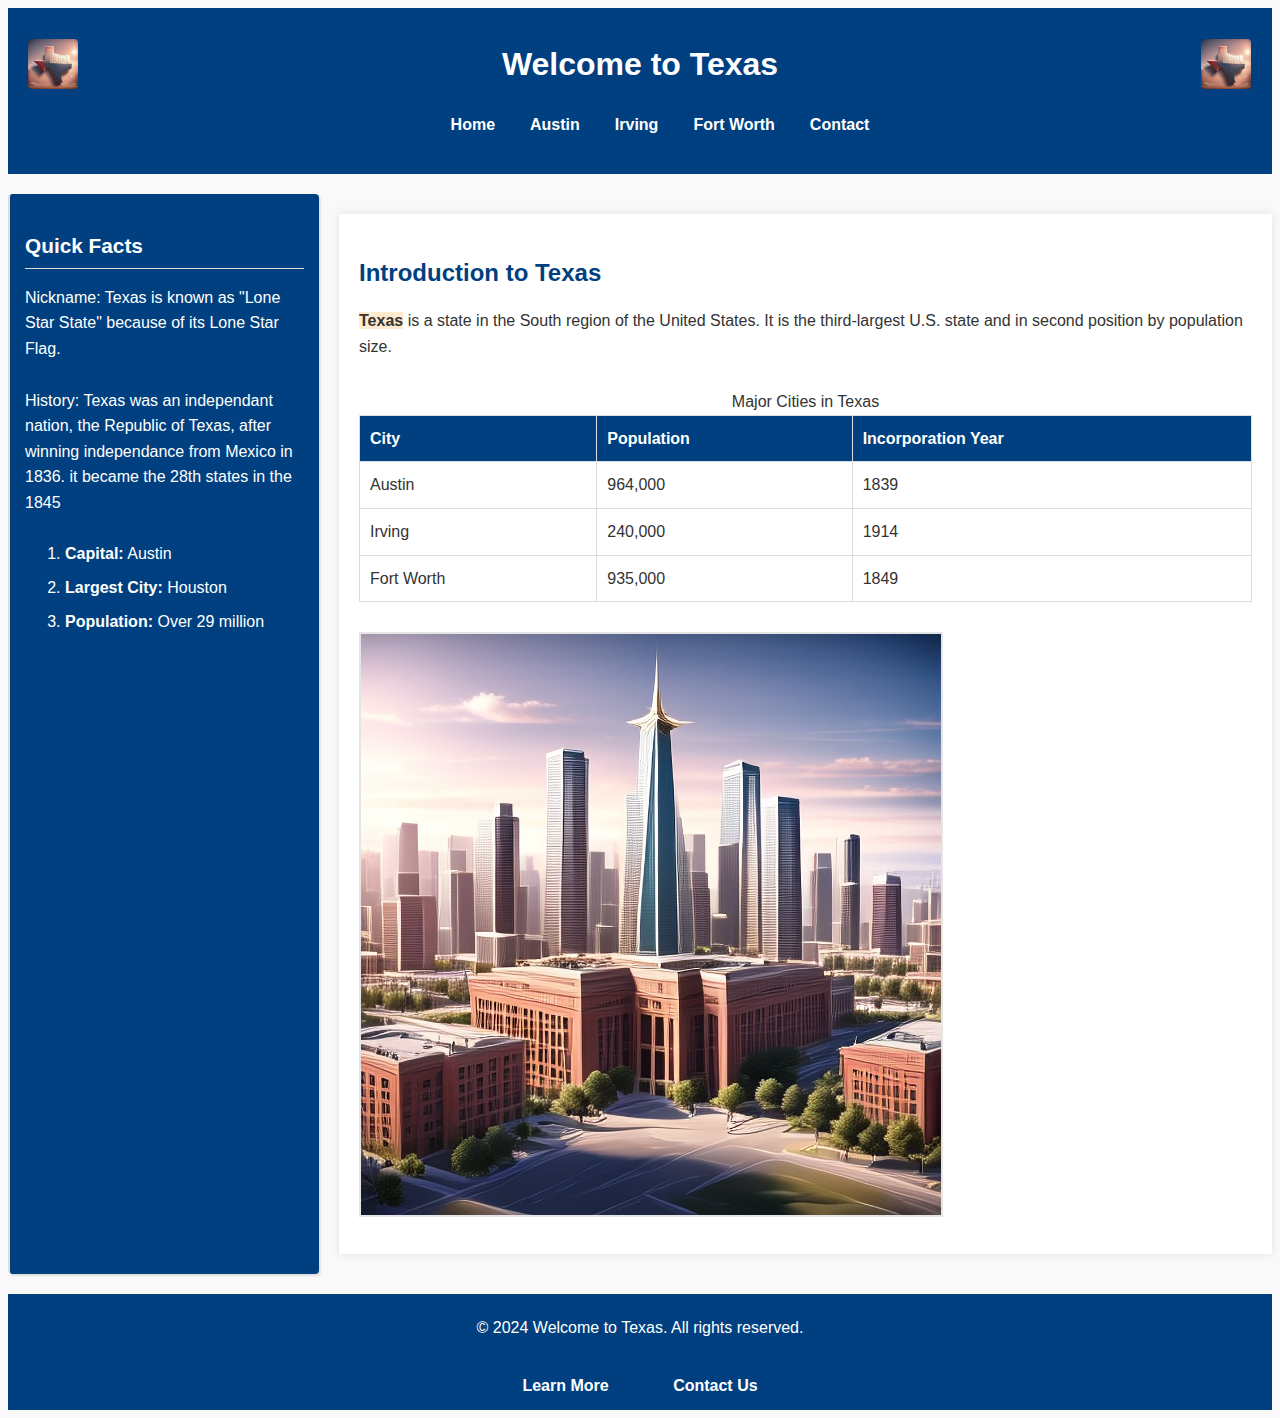
==== index.html @ 4ab148b4 "Add files via upload" ====
<!DOCTYPE html>
<html lang="en">
<head>
    <meta charset="UTF-8">
    <meta name="viewport" content="width=device-width, initial-scale=1.0">
    <title>Welcome to Texas</title>
    <link rel="stylesheet" href="styles.css">
</head>
<body>
    <div class="grid-container">
        <header>
            <h1>
                <img src="images/logo.jpg" alt="Texas Logo" class="logo" />
                Welcome to Texas
                <img src="images/logo.jpg" alt="Texas Logo" class="logo right" />
            </h1>
            <nav>
                <ul>
                    <li><a href="index.html">Home</a></li>
                    <li><a href="capital.html">Austin</a></li>
                    <li><a href="irving.html">Irving</a></li>
                    <li><a href="fortworth.html">Fort Worth</a></li>
                    <li><a href="contact.html">Contact</a></li>
                </ul>
            </nav>
        </header>
        <aside>
            <h3>Quick Facts</h3>
            <p>Nickname: Texas is known as "Lone Star State" because of its Lone Star Flag.</p>
            <p>History: Texas was an independant nation, the Republic of Texas, after winning independance from Mexico in 1836. it became the 28th states in the 1845</p>
            <ol>
                <li><strong>Capital:</strong> Austin</li>
                <li><strong>Largest City:</strong> Houston</li>
                <li><strong>Population:</strong> Over 29 million</li>
            </ol>
        </aside>
        <main>
            <section>
                <h2>Introduction to Texas</h2>
                <div>
                    <p><span id="highlight">Texas</span> is a state in the South region of the United States. It is the third-largest U.S. state and in second position by population size.</p>
                </div>
                <table>
                    <caption>Major Cities in Texas</caption>
                    <thead>
                        <tr>
                            <th>City</th>
                            <th>Population</th>
                            <th>Incorporation Year</th>
                        </tr>
                    </thead>
                    <tbody>
                        <tr>
                            <td>Austin</td>
                            <td>964,000</td>
                            <td>1839</td>
                        </tr>
                        <tr>
                            <td>Irving</td>
                            <td>240,000</td>
                            <td>1914</td>
                        </tr>
                        <tr>
                            <td>Fort Worth</td>
                            <td>935,000</td>
                            <td>1849</td>
                        </tr>
                    </tbody>
                </table>
                <img src="images/texas-welcome.jpg" alt="Welcome to Texas" class="main-image">
            </section>
        </main>
        <footer>
            <p>&copy; 2024 Welcome to Texas. All rights reserved.</p>
            <button class="button">
                <a href="https://www.sos.state.tx.us/index.shtml" target="_blank">Learn More</a>
            </button>
            <button class="button">
                <a href="contact.html">Contact Us</a>
            </button>
        </footer>
    </div>
</body>
</html>
---- styles.css ----
body {
    font-family: Arial, sans-serif;
    line-height: 1.6;
    background-color: #f9f9f9;
    color: #333;
}

header {
    background-color: #004080;
    color: white;
    text-align: center;
    padding: 10px 20px;
}

.logo, .right {
    float: left;
    width: 50px;
    height: 50px;
    margin: 0;
    padding-right: 1px;
    border-radius: 4px;
}

.right {
    float: right;
}

nav ul {
    list-style: none;
    display: flex;
    justify-content: center;
    gap: 15px;
}

nav a, a {
    color: white;
    text-decoration: none;
    font-weight: bold;
    font-size: 16px;
    padding: 10px;
}

nav a:hover {
    color: #f00;
    background-color: #e0e0e0;
    border-radius: 5px;
}

main {
    padding: 0;
    background: #fff;
    max-width: 1200px;
    margin: 20px 0;
    box-shadow: 0 0 10px rgba(0, 0, 0, 0.1);
}

main{
    display: flex;
    justify-content: space-between;
    gap: 20px;
    border-radius: 4px;
    margin: 20px 0;
}

section {
    flex:3;
    background-color: #fff;
    padding: 20px;
}

section h2 {
    color: #004080;
    margin-bottom: 10px;
}

section::after {
    content: "";
    display: table;
    clear: both;
}

table {
    width: 100%;
    border-collapse: collapse;
    margin: 20px 0;
}

table th, table td {
    border: 1px solid #ddd;
    padding: 10px;
    text-align: left;
}

table th {
    background-color: #004080;
    color: white;
}

img {
    max-width: 100%;
    height: auto;
    margin: 10px 0;
}

.main-image {
    width: 65%;
    margin-right: 15px;
    border: 2px solid rgba(0, 0, 0, 0.1);
}

.aside-image{
    position: absolute;
    top: 500px;
    right: 10px;
    width: 100px;
    height: auto;
    z-index: 10;
}

aside {
    flex: 1;
    background-color: #004080;
    color: white;
    padding: 15px;
    margin: 0;
    border-left: 2px solid #ddd;
    box-shadow: 2px 2px 2px rgba(0, 0, 0, 0.1);
    border-radius: 4px;
    position: relative;
}

aside h3 {
    font-size: 1.3em;
    font-weight: bold;
    color: white; 
    margin-bottom: 10px;
    border-bottom: 1px solid #ddd;
    padding-bottom: 5px;
}

aside ul {
    list-style: none;
    padding: 0;
    margin: 0;
}

aside li {
    margin-bottom: 8px;
    font-size: 1em;
}

aside a:hover {
    text-decoration: none;
    color: #f00;
    background-color: #e0e0e0;
    border-radius: 5px;
}

footer {
    text-align: center;
    background-color: #004080;
    color: white;
    padding: 5px;
}

form {
    margin-top: 10px;
}

label {
    display: block;
    margin: 10px 0 5px;
}

input, textarea {
    width: 100%;
    padding: 8px;
    margin-bottom: 15px;
    border: 1px solid #ccc;
    border-radius: 4px;
}

button {
    background-color: #004080;
    color: white;
    padding: 10px 20px;
    border: none;
    cursor: pointer;
    border-radius: 5px;
}

button:hover {
    background-color: #0066cc;
}

.grid-container {
    display: grid;
    grid-template-columns: 1fr 3fr;
    grid-template-rows: auto 1fr auto;
    grid-template-areas: 
        "header header"
        "aside section"
        "footer footer";
    gap: 20px;
}

.grid-container header {
    grid-area: header;
}

.grid-container aside {
    grid-area: aside;
}

.grid-container section {
    grid-area: section;
}

.grid-container footer {
    grid-area: footer;
}

@media (max-width: 768px) {
    .grid-container {
        grid-template-columns: 1fr;
        grid-template-areas:
            "header"
            "section"
            "aside"
            "footer";
    }
}

@media (max-width: 768px) {
    .aside-image {
        top: 300px;
    }
}

ul, p {
    padding-bottom: 10px;
}

#highlight {
    background-color: blanchedalmond;
    font-weight: bold;
}
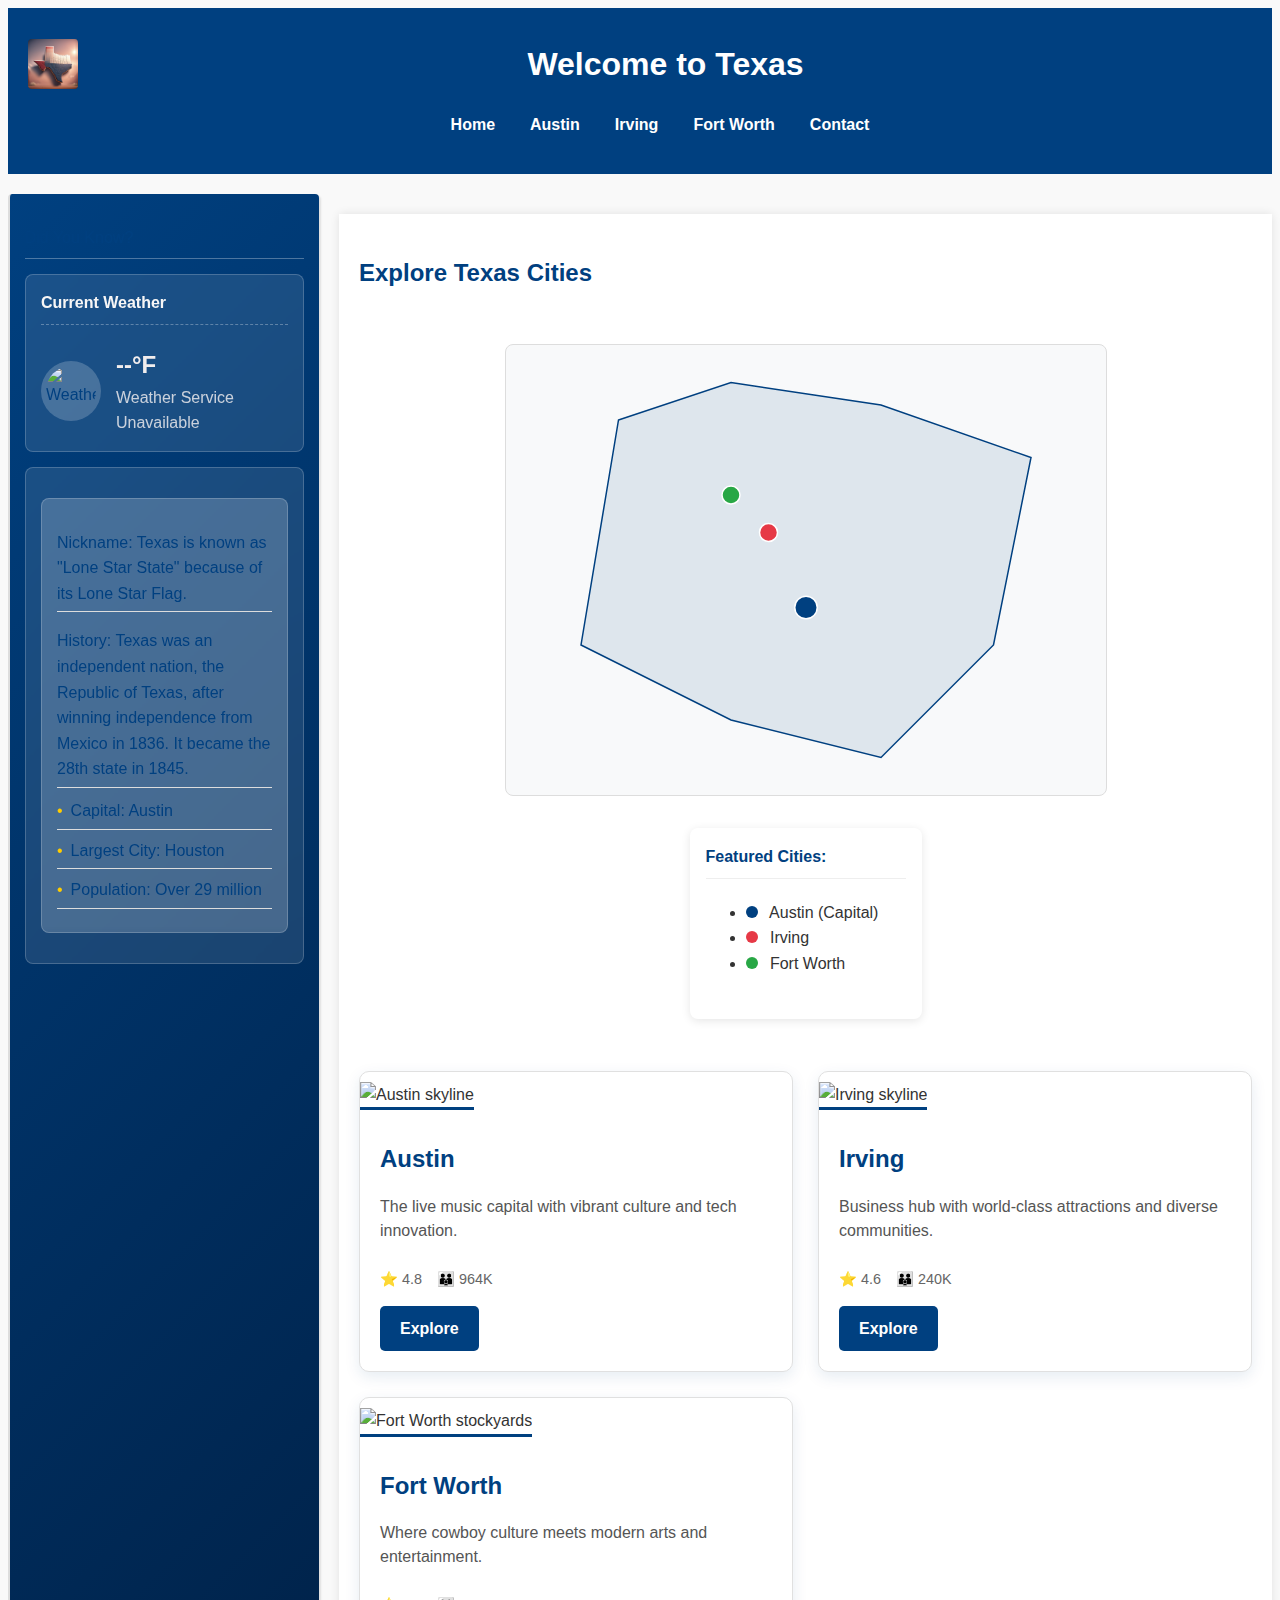
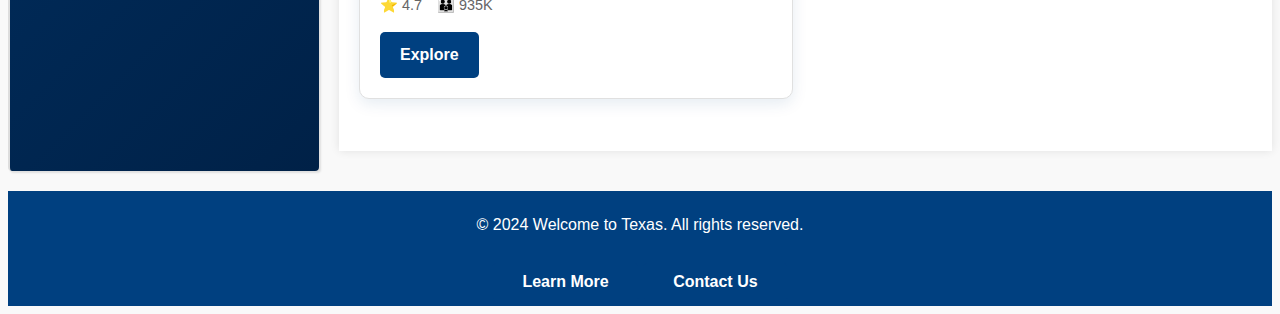
==== commit e020f71e: "Update index.html" ====
--- a/index.html
+++ b/index.html
@@ -12,7 +12,6 @@
             <h1>
                 <img src="images/logo.jpg" alt="Texas Logo" class="logo" />
                 Welcome to Texas
-                <img src="images/logo.jpg" alt="Texas Logo" class="logo right" />
             </h1>
             <nav>
                 <ul>
@@ -25,49 +24,113 @@
             </nav>
         </header>
         <aside>
-            <h3>Quick Facts</h3>
+            <h3>Did You Know?</h3>
+             <!-- In capital.html -->
+             <div class="weather-widget" data-city="Austin">
+                <h4>Current Weather</h4>
+                <div class="weather-content">
+                <img class="weather-icon" src="" alt="Weather icon">
+                <div class="weather-details">
+                    <span class="weather-temp">--°F</span>
+                    <span class="weather-desc">Loading...</span>
+                </div>
+                </div>
+            </div>
+            
+            <!-- In irving.html -->
+            <div class="weather-widget" data-city="Irving">
+            
+            <!-- In fortworth.html -->
+            <div class="weather-widget" data-city="Fort Worth">
             <p>Nickname: Texas is known as "Lone Star State" because of its Lone Star Flag.</p>
-            <p>History: Texas was an independant nation, the Republic of Texas, after winning independance from Mexico in 1836. it became the 28th states in the 1845</p>
-            <ol>
+            <p>History: Texas was an independent nation, the Republic of Texas, after winning independence from Mexico in 1836. It became the 28th state in 1845.</p>
+            <ul>
                 <li><strong>Capital:</strong> Austin</li>
                 <li><strong>Largest City:</strong> Houston</li>
                 <li><strong>Population:</strong> Over 29 million</li>
-            </ol>
+            </ul>
         </aside>
         <main>
             <section>
-                <h2>Introduction to Texas</h2>
-                <div>
-                    <p><span id="highlight">Texas</span> is a state in the South region of the United States. It is the third-largest U.S. state and in second position by population size.</p>
+                <h2>Explore Texas Cities</h2>
+                <section class="texas-map-section">
+                    <div class="interactive-map">
+                        <!-- SVG Texas Map with Paths -->
+                        <svg xmlns="http://www.w3.org/2000/svg" viewBox="0 0 800 600" class="texas-map">
+                            <!-- Texas Outline -->
+                            <path class="state-outline" d="M150,100 L300,50 L500,80 L700,150 L650,400 L500,550 L300,500 L100,400 Z"/>
+                            
+                            <!-- City Markers -->
+                            <g class="city-marker" data-city="austin">
+                                <circle cx="400" cy="350" r="15" fill="#004080" stroke="#fff" stroke-width="2"/>
+                                <text x="400" y="380" text-anchor="middle" fill="#004080" font-weight="bold">Austin</text>
+                            </g>
+                            
+                            <g class="city-marker" data-city="irving">
+                                <circle cx="350" cy="250" r="12" fill="#e63946" stroke="#fff" stroke-width="2"/>
+                                <text x="350" y="280" text-anchor="middle" fill="#e63946" font-weight="bold">Irving</text>
+                            </g>
+                            
+                            <g class="city-marker" data-city="fortworth">
+                                <circle cx="300" cy="200" r="12" fill="#28a745" stroke="#fff" stroke-width="2"/>
+                                <text x="300" y="230" text-anchor="middle" fill="#28a745" font-weight="bold">Fort Worth</text>
+                            </g>
+                        </svg>
+                        
+                        <!-- Map Legend -->
+                        <div class="map-legend">
+                            <h4>Featured Cities:</h4>
+                            <ul>
+                                <li><span class="legend-color" style="background:#004080"></span> Austin (Capital)</li>
+                                <li><span class="legend-color" style="background:#e63946"></span> Irving</li>
+                                <li><span class="legend-color" style="background:#28a745"></span> Fort Worth</li>
+                            </ul>
+                        </div>
+                    </div>
+                </section>
+                <div class="city-cards">
+                    <!-- Austin Card -->
+                    <div class="city-card" data-city="austin">
+                        <img src="images/austin-card.jpg" alt="Austin skyline" loading="lazy">
+                        <div class="card-content">
+                            <h3>Austin</h3>
+                            <p>The live music capital with vibrant culture and tech innovation.</p>
+                            <div class="card-stats">
+                                <span>⭐ 4.8</span>
+                                <span>👪 964K</span>
+                            </div>
+                            <a href="capital.html" class="card-button">Explore</a>
+                        </div>
+                    </div>
+              
+                    <!-- Irving Card -->
+                    <div class="city-card" data-city="irving">
+                        <img src="images/irving-card.jpg" alt="Irving skyline" loading="lazy">
+                        <div class="card-content">
+                            <h3>Irving</h3>
+                            <p>Business hub with world-class attractions and diverse communities.</p>
+                            <div class="card-stats">
+                                <span>⭐ 4.6</span>
+                                <span>👪 240K</span>
+                            </div>
+                            <a href="irving.html" class="card-button">Explore</a>
+                        </div>
+                    </div>
+              
+                    <!-- Fort Worth Card -->
+                    <div class="city-card" data-city="fortworth">
+                        <img src="images/fortworth-card.jpg" alt="Fort Worth stockyards" loading="lazy">
+                        <div class="card-content">
+                            <h3>Fort Worth</h3>
+                            <p>Where cowboy culture meets modern arts and entertainment.</p>
+                            <div class="card-stats">
+                                <span>⭐ 4.7</span>
+                                <span>👪 935K</span>
+                            </div>
+                            <a href="fortworth.html" class="card-button">Explore</a>
+                        </div>
+                    </div>
                 </div>
-                <table>
-                    <caption>Major Cities in Texas</caption>
-                    <thead>
-                        <tr>
-                            <th>City</th>
-                            <th>Population</th>
-                            <th>Incorporation Year</th>
-                        </tr>
-                    </thead>
-                    <tbody>
-                        <tr>
-                            <td>Austin</td>
-                            <td>964,000</td>
-                            <td>1839</td>
-                        </tr>
-                        <tr>
-                            <td>Irving</td>
-                            <td>240,000</td>
-                            <td>1914</td>
-                        </tr>
-                        <tr>
-                            <td>Fort Worth</td>
-                            <td>935,000</td>
-                            <td>1849</td>
-                        </tr>
-                    </tbody>
-                </table>
-                <img src="images/texas-welcome.jpg" alt="Welcome to Texas" class="main-image">
             </section>
         </main>
         <footer>
@@ -80,5 +143,99 @@
             </button>
         </footer>
     </div>
+
+    <script>
+        // Weather Widget
+        document.addEventListener('DOMContentLoaded', function() {
+            const weatherWidget = document.querySelector('.weather-widget');
+            const city = weatherWidget.getAttribute('data-city').toLowerCase();
+            
+            // DOM elements
+            const tempEl = weatherWidget.querySelector('.weather-temp');
+            const descEl = weatherWidget.querySelector('.weather-desc');
+            const iconEl = weatherWidget.querySelector('.weather-icon');
+
+            // Loading state
+            tempEl.textContent = '--°F';
+            descEl.textContent = 'Loading...';
+            iconEl.src = '[data-uri]';
+
+            // Fetch via proxy
+            fetch(`/weather-proxy.php?city=${encodeURIComponent(city)}`)
+                .then(response => {
+                    if (!response.ok) throw new Error('Weather service unavailable');
+                    return response.json();
+                })
+                .then(data => {
+                    if (data.error) throw new Error(data.error);
+                    
+                    tempEl.textContent = `${Math.round(data.main.temp)}°F`;
+                    descEl.textContent = data.weather[0].description;
+                    iconEl.src = `https://openweathermap.org/img/wn/${data.weather[0].icon}@2x.png`;
+                    iconEl.alt = data.weather[0].main;
+                })
+                .catch(error => {
+                    console.error('Weather error:', error);
+                    descEl.textContent = error.message;
+                    iconEl.src = '';
+                });
+        });
+
+        // City Cards Interaction
+        document.querySelectorAll('.city-card').forEach(card => {
+            card.addEventListener('mouseenter', () => {
+                card.style.transform = 'translateY(-5px)';
+            });
+            
+            card.addEventListener('mouseleave', () => {
+                card.style.transform = '';
+            });
+
+            card.addEventListener('click', () => {
+                const city = card.getAttribute('data-city');
+                console.log(`Selected ${city}`);
+            });
+        });
+
+        // Interactive Map
+        document.addEventListener('DOMContentLoaded', () => {
+            const cityMarkers = document.querySelectorAll('.city-marker');
+            const stateOutline = document.querySelector('.state-outline');
+            
+            cityMarkers.forEach(marker => {
+                marker.addEventListener('mouseenter', () => {
+                    marker.querySelector('circle').setAttribute('fill', '#ffcc00');
+                    stateOutline.setAttribute('fill', 'rgba(0, 64, 128, 0.2)');
+                });
+                
+                marker.addEventListener('mouseleave', () => {
+                    const city = marker.getAttribute('data-city');
+                    const originalColor = {
+                        'austin': '#004080',
+                        'irving': '#e63946',
+                        'fortworth': '#28a745'
+                    }[city];
+                    marker.querySelector('circle').setAttribute('fill', originalColor);
+                    stateOutline.setAttribute('fill', 'rgba(0, 64, 128, 0.1)');
+                });
+                
+                marker.addEventListener('click', () => {
+                    const city = marker.getAttribute('data-city');
+                    const cityPages = {
+                        'austin': 'capital.html',
+                        'irving': 'irving.html',
+                        'fortworth': 'fortworth.html'
+                    };
+                    window.location.href = cityPages[city];
+                });
+            });
+            
+            // Pulse animation for capital
+            const austinMarker = document.querySelector('[data-city="austin"] circle');
+            setInterval(() => {
+                austinMarker.style.transform = austinMarker.style.transform === 'scale(1.1)' ? 'scale(1)' : 'scale(1.1)';
+            }, 1000);
+        });
+    </script>
 </body>
-</html>+</html>
--- a/styles.css
+++ b/styles.css
@@ -1,4 +1,3 @@
-
 body {
     font-family: Arial, sans-serif;
     line-height: 1.6;
@@ -121,7 +120,7 @@
 aside {
     flex: 1;
     background-color: #004080;
-    color: white;
+    color: #004080;
     padding: 15px;
     margin: 0;
     border-left: 2px solid #ddd;
@@ -130,10 +129,12 @@
     position: relative;
 }
 
-aside h3 {
-    font-size: 1.3em;
-    font-weight: bold;
-    color: white; 
+aside h3, aside p,
+aside li,
+aside a {
+    font-size: 1rem;
+    font-weight:lighter;
+    color: #004080; 
     margin-bottom: 10px;
     border-bottom: 1px solid #ddd;
     padding-bottom: 5px;
@@ -155,6 +156,25 @@
     color: #f00;
     background-color: #e0e0e0;
     border-radius: 5px;
+}
+
+aside {
+    background: linear-gradient(135deg, #004080 0%, #002147 100%);
+}
+
+aside h3 {
+    border-bottom: 1px solid rgba(255, 255, 255, 0.3);
+    padding-bottom: 8px;
+}
+
+aside ul {
+    list-style-type: none;
+    padding-left: 0;
+}
+  aside li::before {
+    content: "•";
+    color: #ffcc00;
+    margin-right: 8px;
 }
 
 footer {
@@ -245,4 +265,191 @@
 #highlight {
     background-color: blanchedalmond;
     font-weight: bold;
-}+}
+
+/* Weather Widget Styles */
+.weather-widget {
+    background: rgba(255, 255, 255, 0.1);
+    padding: 15px;
+    border-radius: 8px;
+    margin: 15px 0;
+    backdrop-filter: blur(5px);
+    border: 1px solid rgba(255, 255, 255, 0.2);
+  }
+  
+  .weather-widget h4 {
+    margin-top: 0;
+    color: rgb(247, 246, 246);
+    border-bottom: 1px dashed rgba(255, 255, 255, 0.3);
+    padding-bottom: 8px;
+  }
+  
+  .weather-content {
+    display: flex;
+    align-items: center;
+    gap: 15px;
+  }
+  
+  .weather-icon {
+    width: 50px;
+    height: 50px;
+    background: rgba(255, 255, 255, 0.2);
+    border-radius: 50%;
+    padding: 5px;
+  }
+  
+  .weather-details {
+    display: flex;
+    flex-direction: column;
+  }
+  
+  .weather-temp {
+    font-size: 1.5rem;
+    font-weight: bold;
+    color: rgb(241, 237, 237);
+  }
+  
+  .weather-desc {
+    color: rgba(246, 242, 242, 0.8);
+    text-transform: capitalize;
+  }
+  /* City Cards Grid */
+.city-cards {
+    display: grid;
+    grid-template-columns: repeat(auto-fit, minmax(300px, 1fr));
+    gap: 25px;
+    margin: 2rem 0;
+  }
+  
+  .city-card {
+    background: white;
+    border-radius: 10px;
+    overflow: hidden;
+    box-shadow: 0 5px 15px rgba(0, 64, 128, 0.1);
+    transition: all 0.3s ease;
+    border: 1px solid #e0e0e0;
+  }
+  
+  .city-card:hover {
+    transform: translateY(-5px);
+    box-shadow: 0 10px 25px rgba(0, 64, 128, 0.2);
+  }
+  
+  .city-card img {
+    width: 100%;
+    height: 200px;
+    object-fit: cover;
+    border-bottom: 3px solid #004080;
+  }
+  
+  .card-content {
+    padding: 20px;
+  }
+  
+  .card-content h3 {
+    color: #004080;
+    margin: 0 0 10px;
+    font-size: 1.5rem;
+  }
+  
+  .card-content p {
+    color: #555;
+    margin-bottom: 15px;
+    line-height: 1.5;
+  }
+  
+  .card-stats {
+    display: flex;
+    gap: 15px;
+    margin-bottom: 15px;
+    color: #666;
+    font-size: 0.9rem;
+  }
+  
+  .card-button {
+    display: inline-block;
+    background: #004080;
+    color: white;
+    padding: 10px 20px;
+    border-radius: 5px;
+    text-decoration: none;
+    font-weight: bold;
+    transition: background 0.3s;
+  }
+  
+  .card-button:hover {
+    background: #0066cc;
+  }
+
+  /* Interactive Map Styles */
+.texas-map-section {
+    margin: 2rem 0;
+  }
+  
+  .interactive-map {
+    display: flex;
+    flex-wrap: wrap;
+    gap: 2rem;
+    align-items: center;
+    justify-content: center;
+  }
+  
+  .texas-map {
+    width: 100%;
+    max-width: 600px;
+    height: auto;
+    border: 1px solid #ddd;
+    border-radius: 8px;
+    background-color: #f8f9fa;
+  }
+  
+  .state-outline {
+    fill: rgba(0, 64, 128, 0.1);
+    stroke: #004080;
+    stroke-width: 2;
+    transition: fill 0.3s;
+  }
+  
+  .city-marker circle {
+    cursor: pointer;
+    transition: all 0.3s;
+  }
+  
+  .city-marker circle:hover {
+    r: 18;
+    filter: drop-shadow(0 0 5px rgba(0,0,0,0.3));
+  }
+  
+  .city-marker text {
+    font-size: 14px;
+    pointer-events: none;
+    opacity: 0;
+    transition: opacity 0.3s;
+  }
+  
+  .city-marker:hover text {
+    opacity: 1;
+  }
+  
+  .map-legend {
+    background: white;
+    padding: 1rem;
+    border-radius: 8px;
+    box-shadow: 0 2px 10px rgba(0,0,0,0.1);
+    min-width: 200px;
+  }
+  
+  .map-legend h4 {
+    margin-top: 0;
+    color: #004080;
+    border-bottom: 1px solid #eee;
+    padding-bottom: 0.5rem;
+  }
+  
+  .legend-color {
+    display: inline-block;
+    width: 12px;
+    height: 12px;
+    border-radius: 50%;
+    margin-right: 8px;
+  }
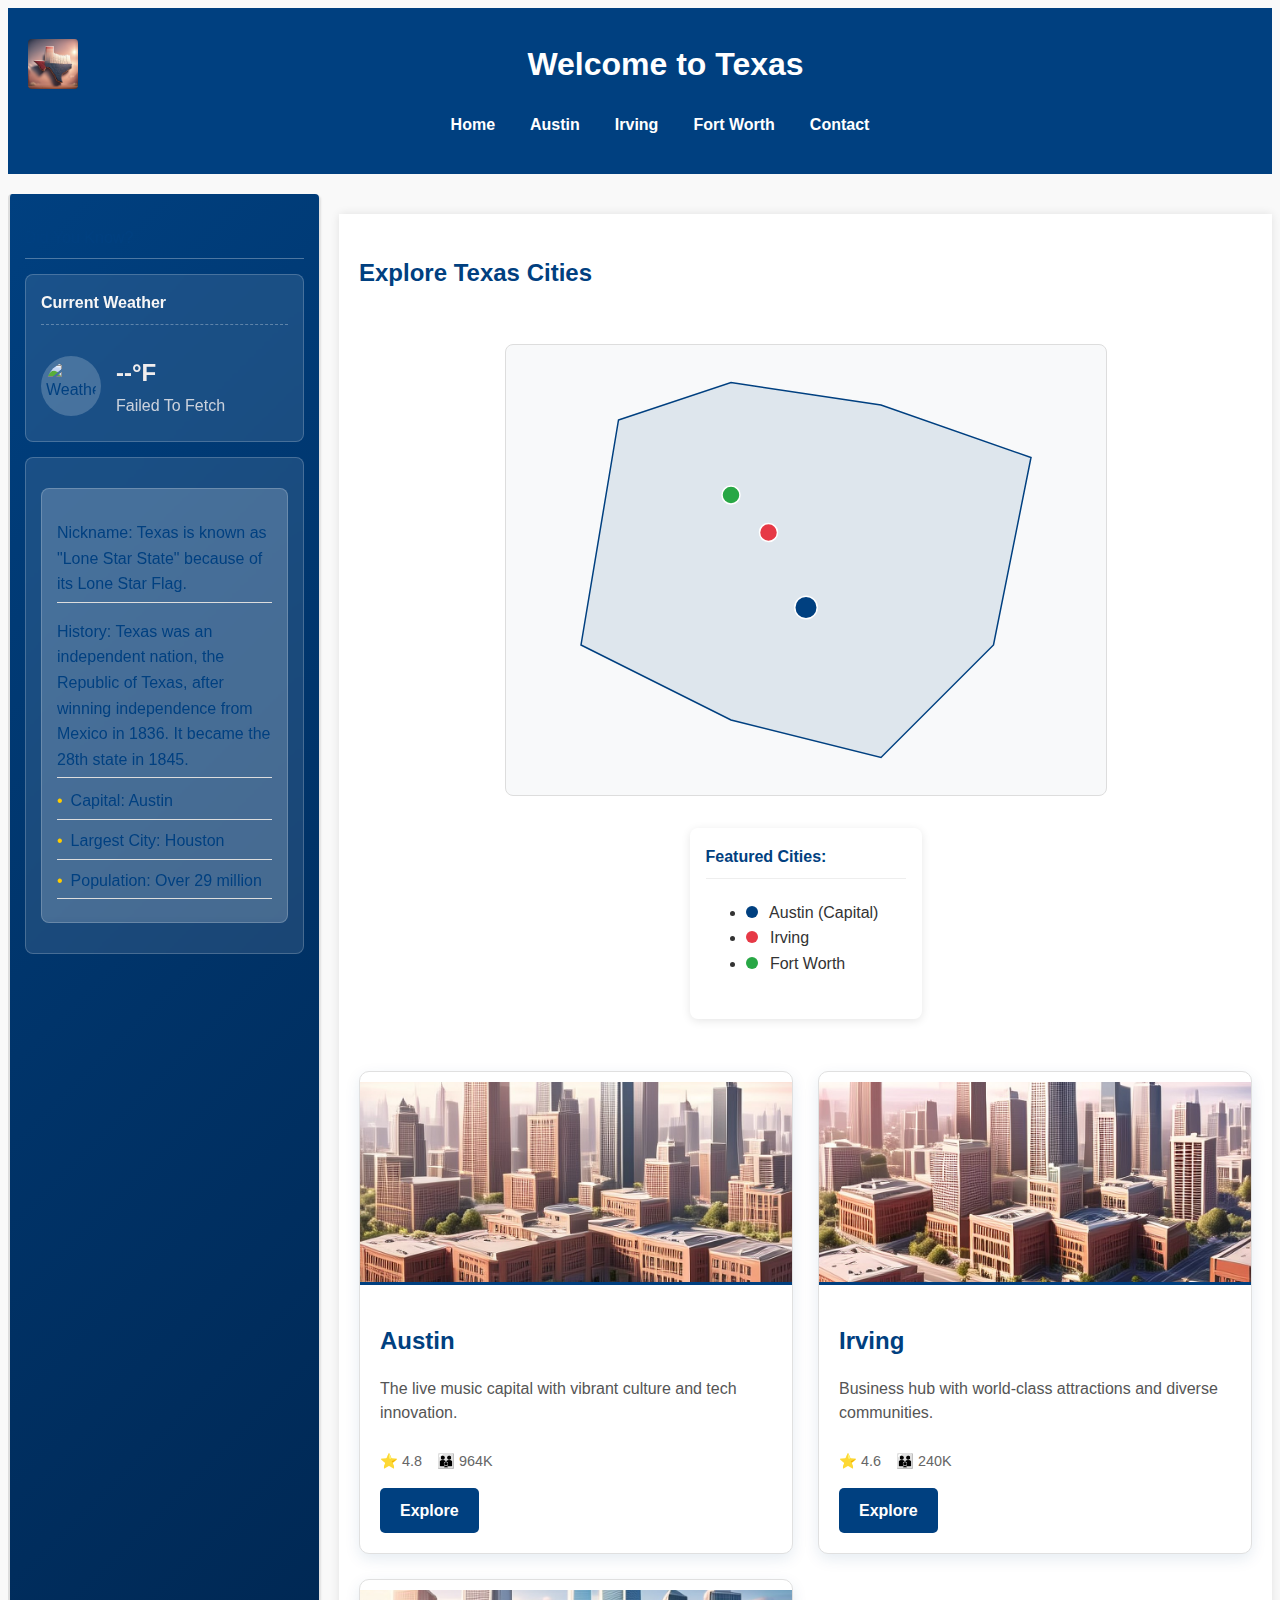
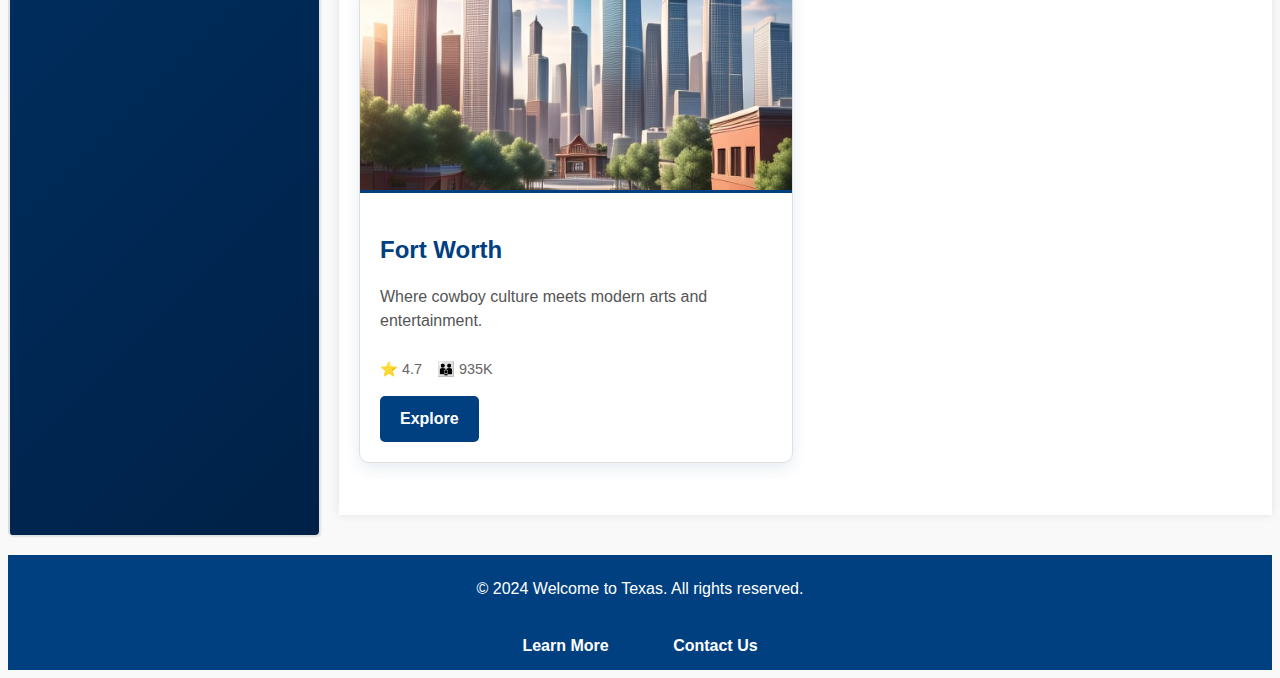
==== commit 14ff3c6a: "Update index.html" ====
--- a/index.html
+++ b/index.html
@@ -145,7 +145,7 @@
     </div>
 
     <script>
-        // Weather Widget
+        // Replace your current weather widget script with this:
         document.addEventListener('DOMContentLoaded', function() {
             const weatherWidget = document.querySelector('.weather-widget');
             const city = weatherWidget.getAttribute('data-city').toLowerCase();
@@ -154,21 +154,29 @@
             const tempEl = weatherWidget.querySelector('.weather-temp');
             const descEl = weatherWidget.querySelector('.weather-desc');
             const iconEl = weatherWidget.querySelector('.weather-icon');
-
+        
             // Loading state
             tempEl.textContent = '--°F';
             descEl.textContent = 'Loading...';
             iconEl.src = '[data-uri]';
-
-            // Fetch via proxy
-            fetch(`/weather-proxy.php?city=${encodeURIComponent(city)}`)
+        
+            // First try local proxy, fallback to direct API if needed
+            const apiKey = '161a8198e9ce488490662508250204'; // Your OpenWeatherMap key
+            const proxyUrl = `/weather-proxy.php?city=${encodeURIComponent(city)}`;
+            const directUrl = `https://api.openweathermap.org/data/2.5/weather?q=${city},Texas&units=imperial&appid=${apiKey}`;
+            
+            // Try proxy first, then fallback to direct API
+            fetch(proxyUrl)
+                .then(response => {
+                    if (!response.ok) throw new Error('Proxy failed, trying direct API');
+                    return response.json();
+                })
+                .catch(() => fetch(directUrl))
                 .then(response => {
                     if (!response.ok) throw new Error('Weather service unavailable');
                     return response.json();
                 })
                 .then(data => {
-                    if (data.error) throw new Error(data.error);
-                    
                     tempEl.textContent = `${Math.round(data.main.temp)}°F`;
                     descEl.textContent = data.weather[0].description;
                     iconEl.src = `https://openweathermap.org/img/wn/${data.weather[0].icon}@2x.png`;
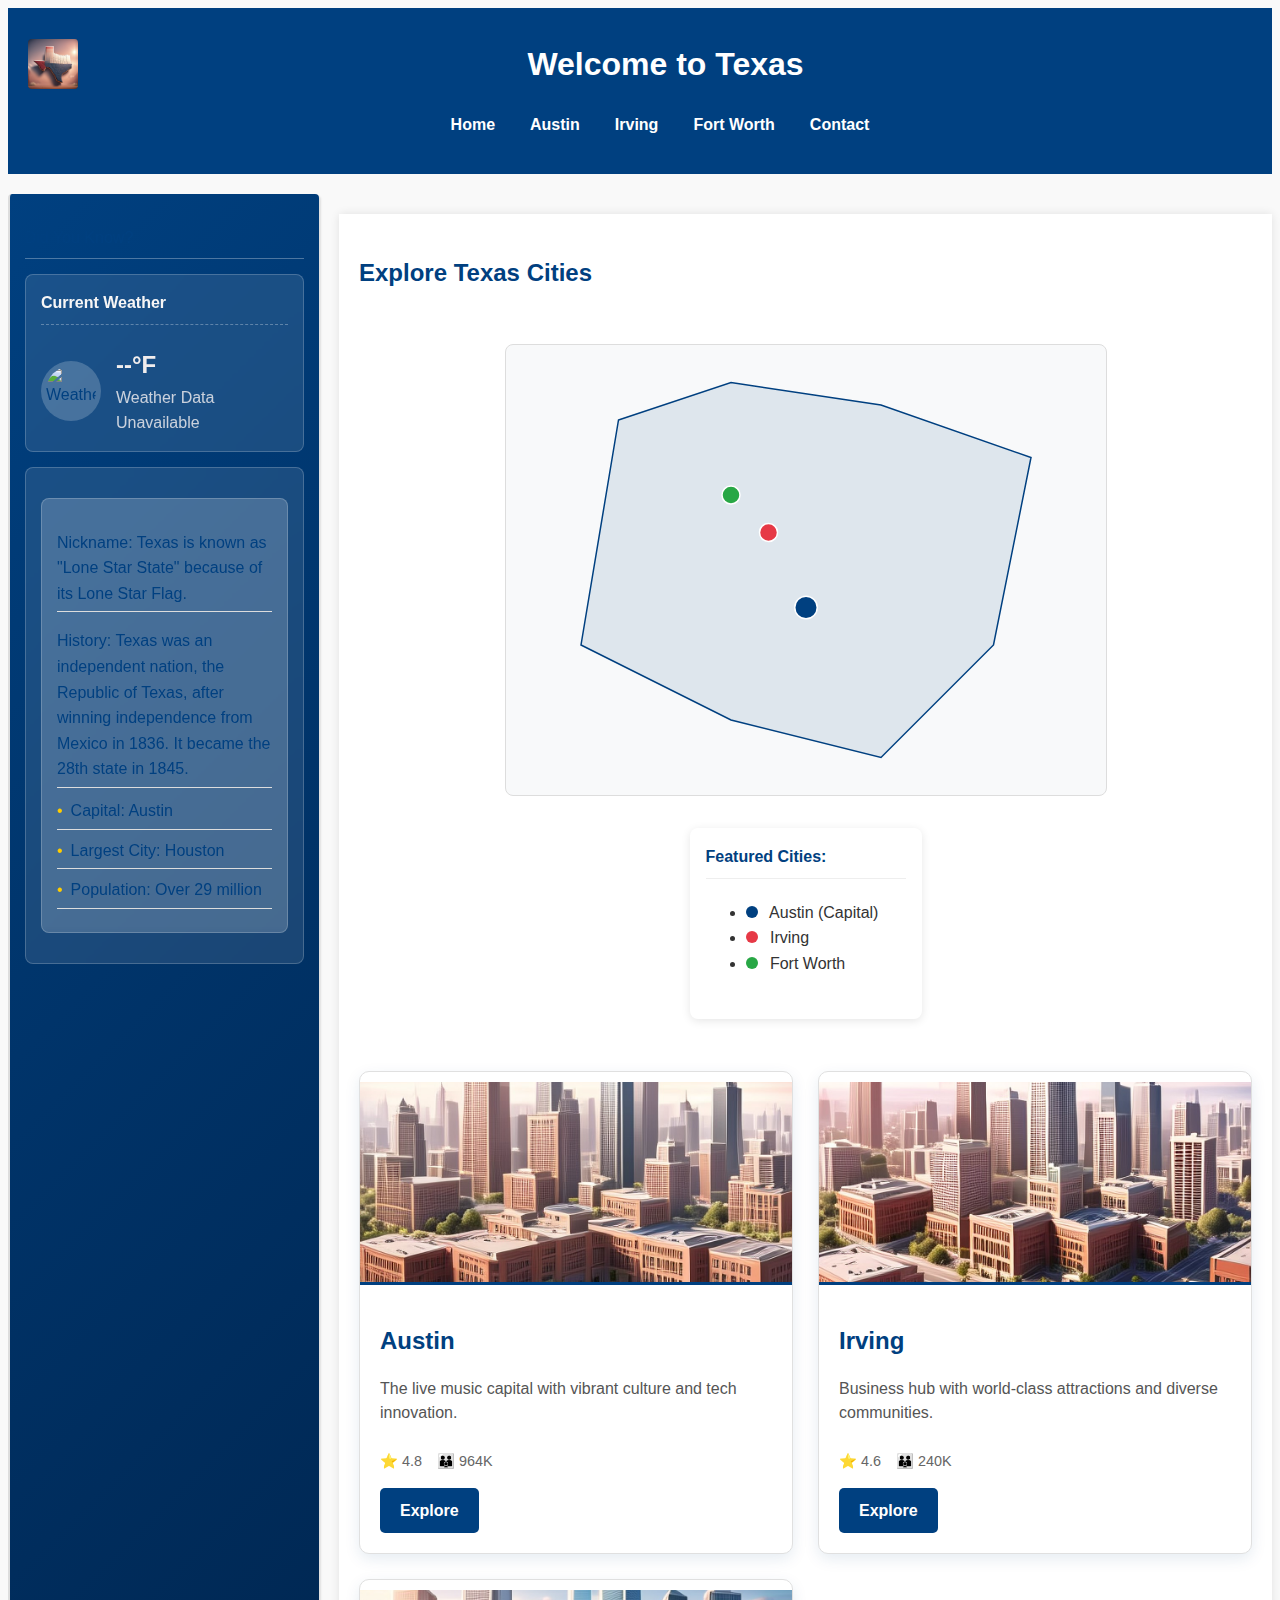
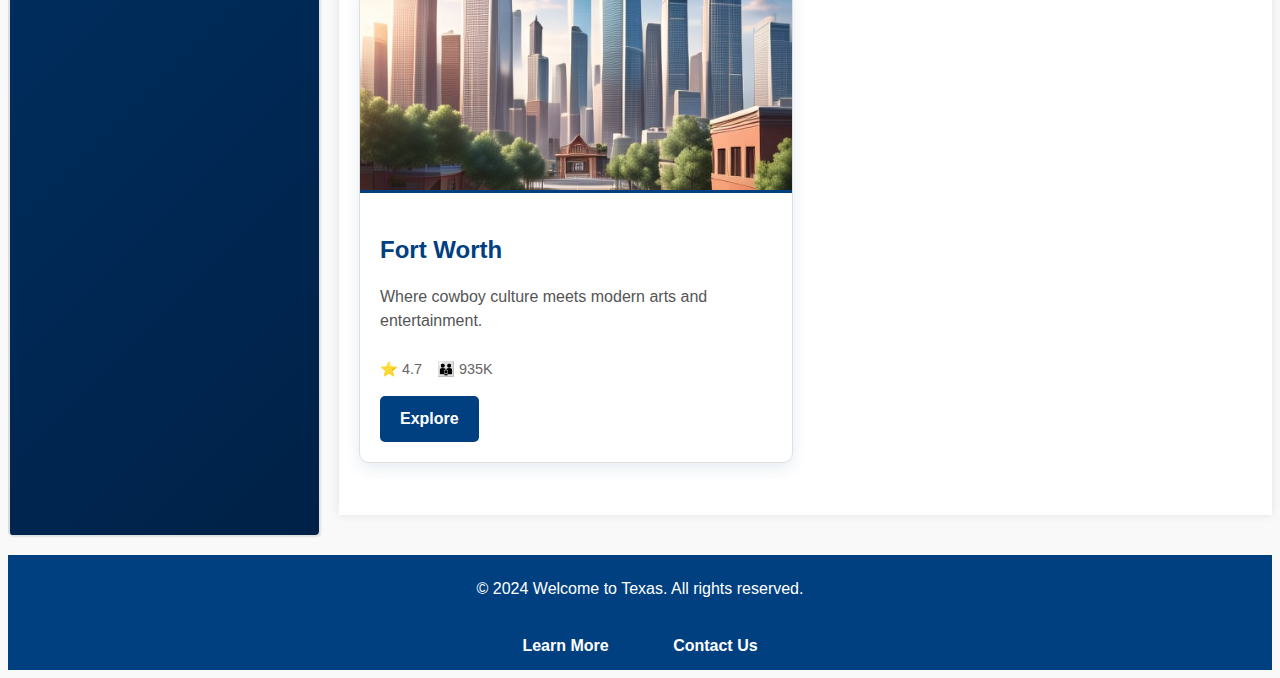
==== commit 0a0bce6a: "Update index.html" ====
--- a/index.html
+++ b/index.html
@@ -145,47 +145,40 @@
     </div>
 
     <script>
-        // Replace your current weather widget script with this:
-        document.addEventListener('DOMContentLoaded', function() {
+       document.addEventListener('DOMContentLoaded', function() {
+            const API_KEY = '161a...204'; // Your actual WeatherAPI key
             const weatherWidget = document.querySelector('.weather-widget');
-            const city = weatherWidget.getAttribute('data-city').toLowerCase();
-            
-            // DOM elements
+            const city = weatherWidget.getAttribute('data-city');
+            
+            // Elements
             const tempEl = weatherWidget.querySelector('.weather-temp');
             const descEl = weatherWidget.querySelector('.weather-desc');
             const iconEl = weatherWidget.querySelector('.weather-icon');
         
+            // WeatherAPI.com endpoint
+            const apiUrl = `https://api.weatherapi.com/v1/current.json?key=${API_KEY}&q=${city},Texas&aqi=no`;
+            
             // Loading state
             tempEl.textContent = '--°F';
             descEl.textContent = 'Loading...';
             iconEl.src = '[data-uri]';
         
-            // First try local proxy, fallback to direct API if needed
-            const apiKey = '161a8198e9ce488490662508250204'; // Your OpenWeatherMap key
-            const proxyUrl = `/weather-proxy.php?city=${encodeURIComponent(city)}`;
-            const directUrl = `https://api.openweathermap.org/data/2.5/weather?q=${city},Texas&units=imperial&appid=${apiKey}`;
-            
-            // Try proxy first, then fallback to direct API
-            fetch(proxyUrl)
+            fetch(apiUrl)
                 .then(response => {
-                    if (!response.ok) throw new Error('Proxy failed, trying direct API');
-                    return response.json();
-                })
-                .catch(() => fetch(directUrl))
-                .then(response => {
-                    if (!response.ok) throw new Error('Weather service unavailable');
+                    if (!response.ok) throw new Error('Service unavailable');
                     return response.json();
                 })
                 .then(data => {
-                    tempEl.textContent = `${Math.round(data.main.temp)}°F`;
-                    descEl.textContent = data.weather[0].description;
-                    iconEl.src = `https://openweathermap.org/img/wn/${data.weather[0].icon}@2x.png`;
-                    iconEl.alt = data.weather[0].main;
+                    tempEl.textContent = `${Math.round(data.current.temp_f)}°F`;
+                    descEl.textContent = data.current.condition.text;
+                    iconEl.src = `https:${data.current.condition.icon}`.replace('64x64', '128x128');
+                    iconEl.alt = data.current.condition.text;
                 })
                 .catch(error => {
                     console.error('Weather error:', error);
-                    descEl.textContent = error.message;
+                    descEl.textContent = "Weather data unavailable";
                     iconEl.src = '';
+                    weatherWidget.classList.add('weather-error');
                 });
         });
 
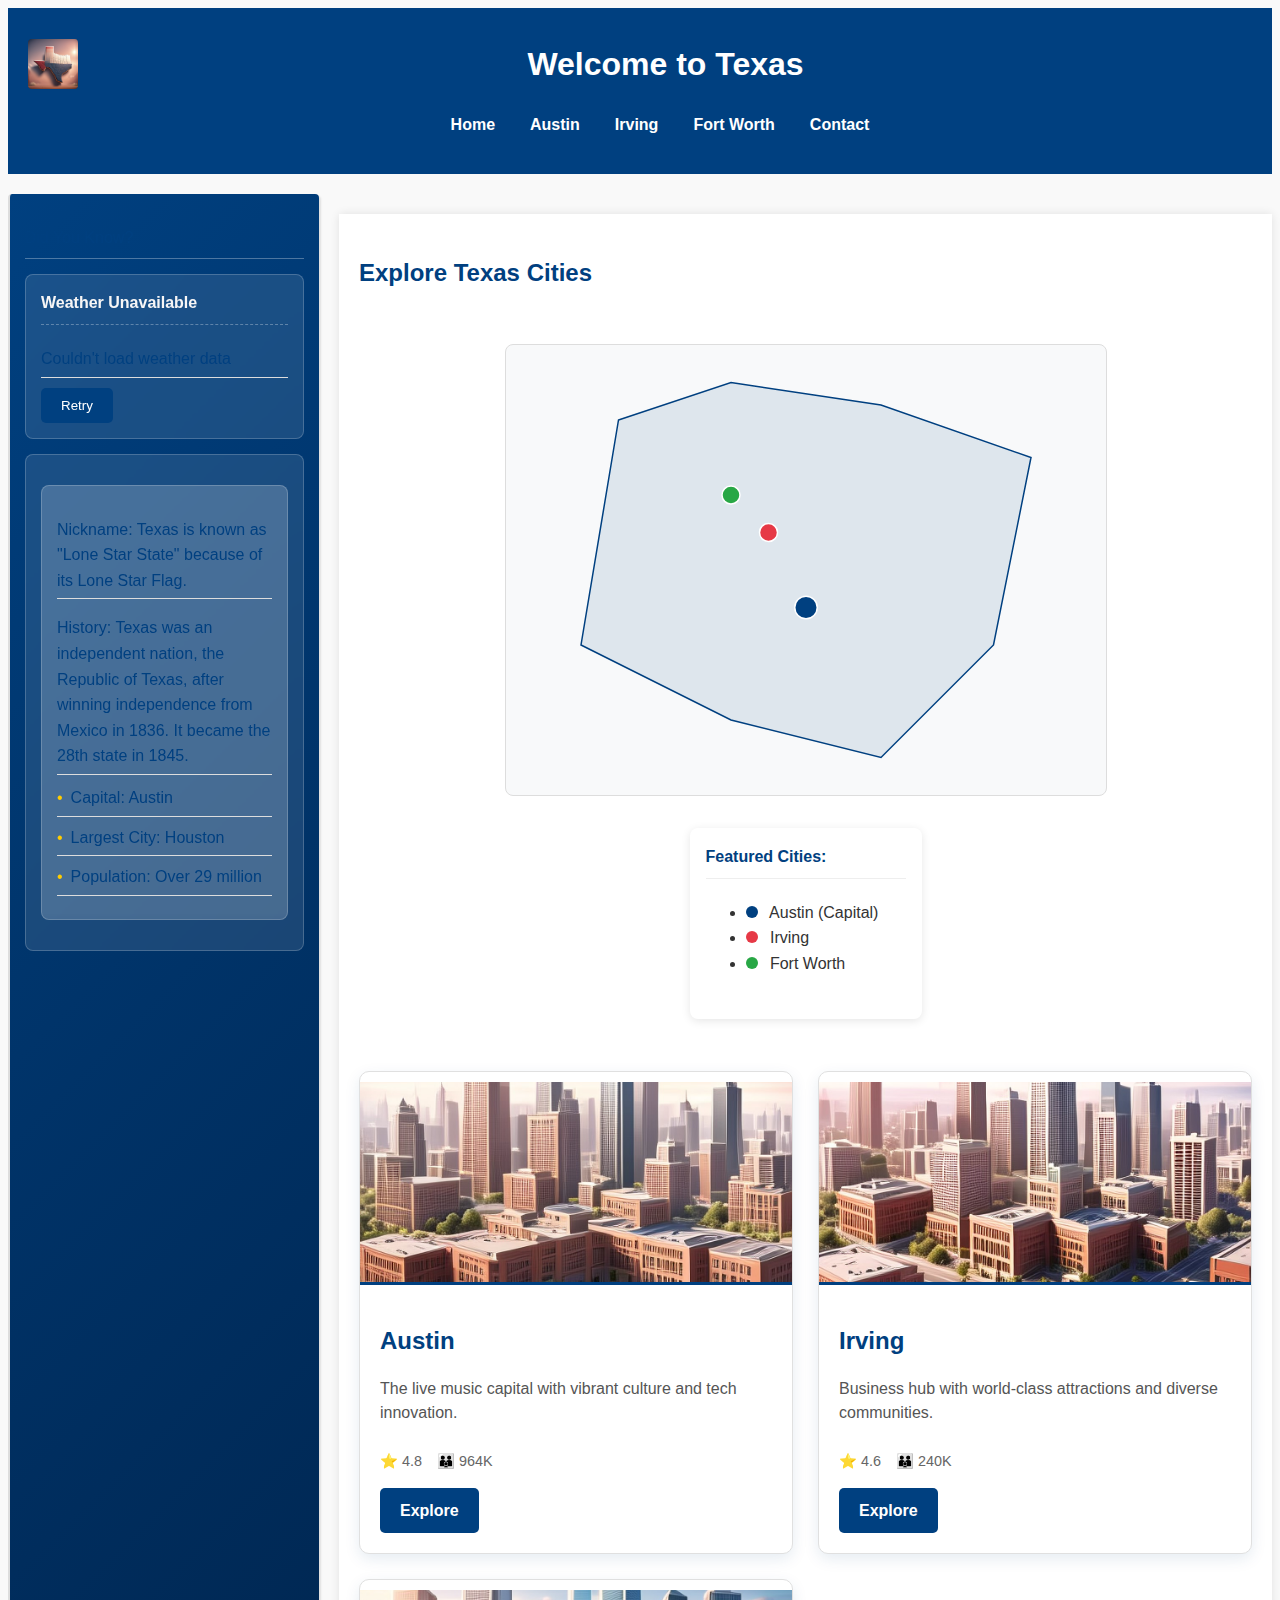
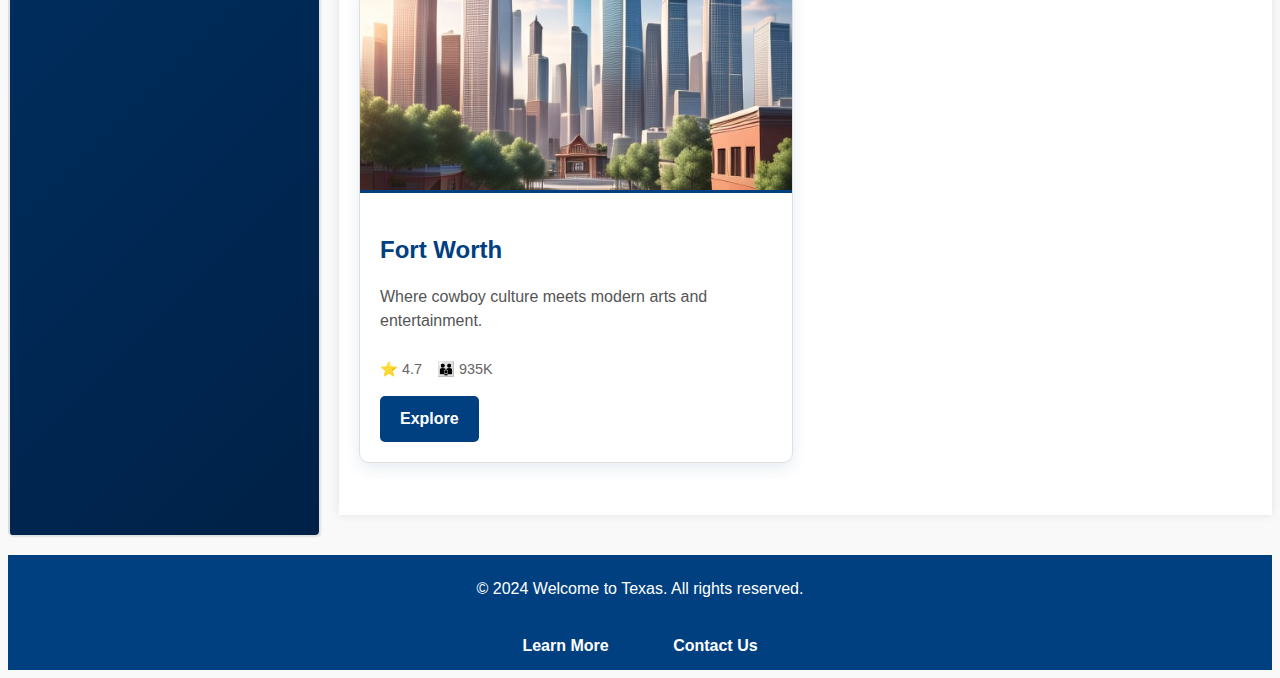
==== commit 7aa0afe7: "Update index.html" ====
--- a/index.html
+++ b/index.html
@@ -145,43 +145,74 @@
     </div>
 
     <script>
-       document.addEventListener('DOMContentLoaded', function() {
-            const API_KEY = '161a...204'; // Your actual WeatherAPI key
+      document.addEventListener('DOMContentLoaded', async () => {
+            const API_KEY = '161a8198e9ce488490662508250204';
             const weatherWidget = document.querySelector('.weather-widget');
-            const city = weatherWidget.getAttribute('data-city');
-            
-            // Elements
-            const tempEl = weatherWidget.querySelector('.weather-temp');
-            const descEl = weatherWidget.querySelector('.weather-desc');
-            const iconEl = weatherWidget.querySelector('.weather-icon');
+            
+            try {
+                // Show loading state
+                weatherWidget.innerHTML = `
+                    <h4>Current Weather</h4>
+                    <div class="weather-content">
+                        <img class="weather-icon" src="[data-uri]...loading..." alt="Loading">
+                        <div class="weather-details">
+                            <span class="weather-temp">--°F</span>
+                            <span class="weather-desc">Loading weather...</span>
+                        </div>
+                    </div>
+                `;
         
-            // WeatherAPI.com endpoint
-            const apiUrl = `https://api.weatherapi.com/v1/current.json?key=${API_KEY}&q=${city},Texas&aqi=no`;
-            
-            // Loading state
-            tempEl.textContent = '--°F';
-            descEl.textContent = 'Loading...';
-            iconEl.src = '[data-uri]';
+                const city = weatherWidget.dataset.city;
+                const response = await fetch(
+                    `https://api.weatherapi.com/v1/current.json?key=${API_KEY}&q=${city},Texas&aqi=no`
+                );
         
-            fetch(apiUrl)
-                .then(response => {
-                    if (!response.ok) throw new Error('Service unavailable');
-                    return response.json();
-                })
-                .then(data => {
-                    tempEl.textContent = `${Math.round(data.current.temp_f)}°F`;
-                    descEl.textContent = data.current.condition.text;
-                    iconEl.src = `https:${data.current.condition.icon}`.replace('64x64', '128x128');
-                    iconEl.alt = data.current.condition.text;
-                })
-                .catch(error => {
-                    console.error('Weather error:', error);
-                    descEl.textContent = "Weather data unavailable";
-                    iconEl.src = '';
-                    weatherWidget.classList.add('weather-error');
-                });
+                if (!response.ok) throw new Error(`API Error ${response.status}`);
+                
+                const data = await response.json();
+                
+                // Update UI with live data
+                weatherWidget.querySelector('.weather-temp').textContent = 
+                    `${Math.round(data.current.temp_f)}°F`;
+                weatherWidget.querySelector('.weather-desc').textContent = 
+                    data.current.condition.text;
+                weatherWidget.querySelector('.weather-icon').src = 
+                    `https:${data.current.condition.icon}`.replace('64x64', '128x128');
+                
+                // Store for offline use
+                localStorage.setItem(`weather-${city}`, JSON.stringify(data));
+        
+            } catch (error) {
+                console.error('Weather fetch failed:', error);
+                
+                // Try to show cached data
+                const city = weatherWidget.dataset.city;
+                const cached = localStorage.getItem(`weather-${city}`);
+                if (cached) {
+                    const data = JSON.parse(cached);
+                    weatherWidget.innerHTML = `
+                        <h4>Current Weather (Cached)</h4>
+                        <div class="weather-content">
+                            <img class="weather-icon" src="https:${data.current.condition.icon}" 
+                                 alt="${data.current.condition.text}">
+                            <div class="weather-details">
+                                <span class="weather-temp">${Math.round(data.current.temp_f)}°F</span>
+                                <span class="weather-desc">${data.current.condition.text}</span>
+                            </div>
+                        </div>
+                        <p class="weather-warning">⚠️ Showing cached data</p>
+                    `;
+                } else {
+                    weatherWidget.innerHTML = `
+                        <h4>Weather Unavailable</h4>
+                        <div class="weather-error">
+                            <p>Couldn't load weather data</p>
+                            <button onclick="window.location.reload()">Retry</button>
+                        </div>
+                    `;
+                }
+            }
         });
-
         // City Cards Interaction
         document.querySelectorAll('.city-card').forEach(card => {
             card.addEventListener('mouseenter', () => {
--- a/styles.css
+++ b/styles.css
@@ -283,6 +283,11 @@
     border-bottom: 1px dashed rgba(255, 255, 255, 0.3);
     padding-bottom: 8px;
   }
+
+.weather-widget.weather-error {
+    background: rgba(255, 0, 0, 0.1);
+    border-color: rgba(255, 0, 0, 0.3);
+}
   
   .weather-content {
     display: flex;
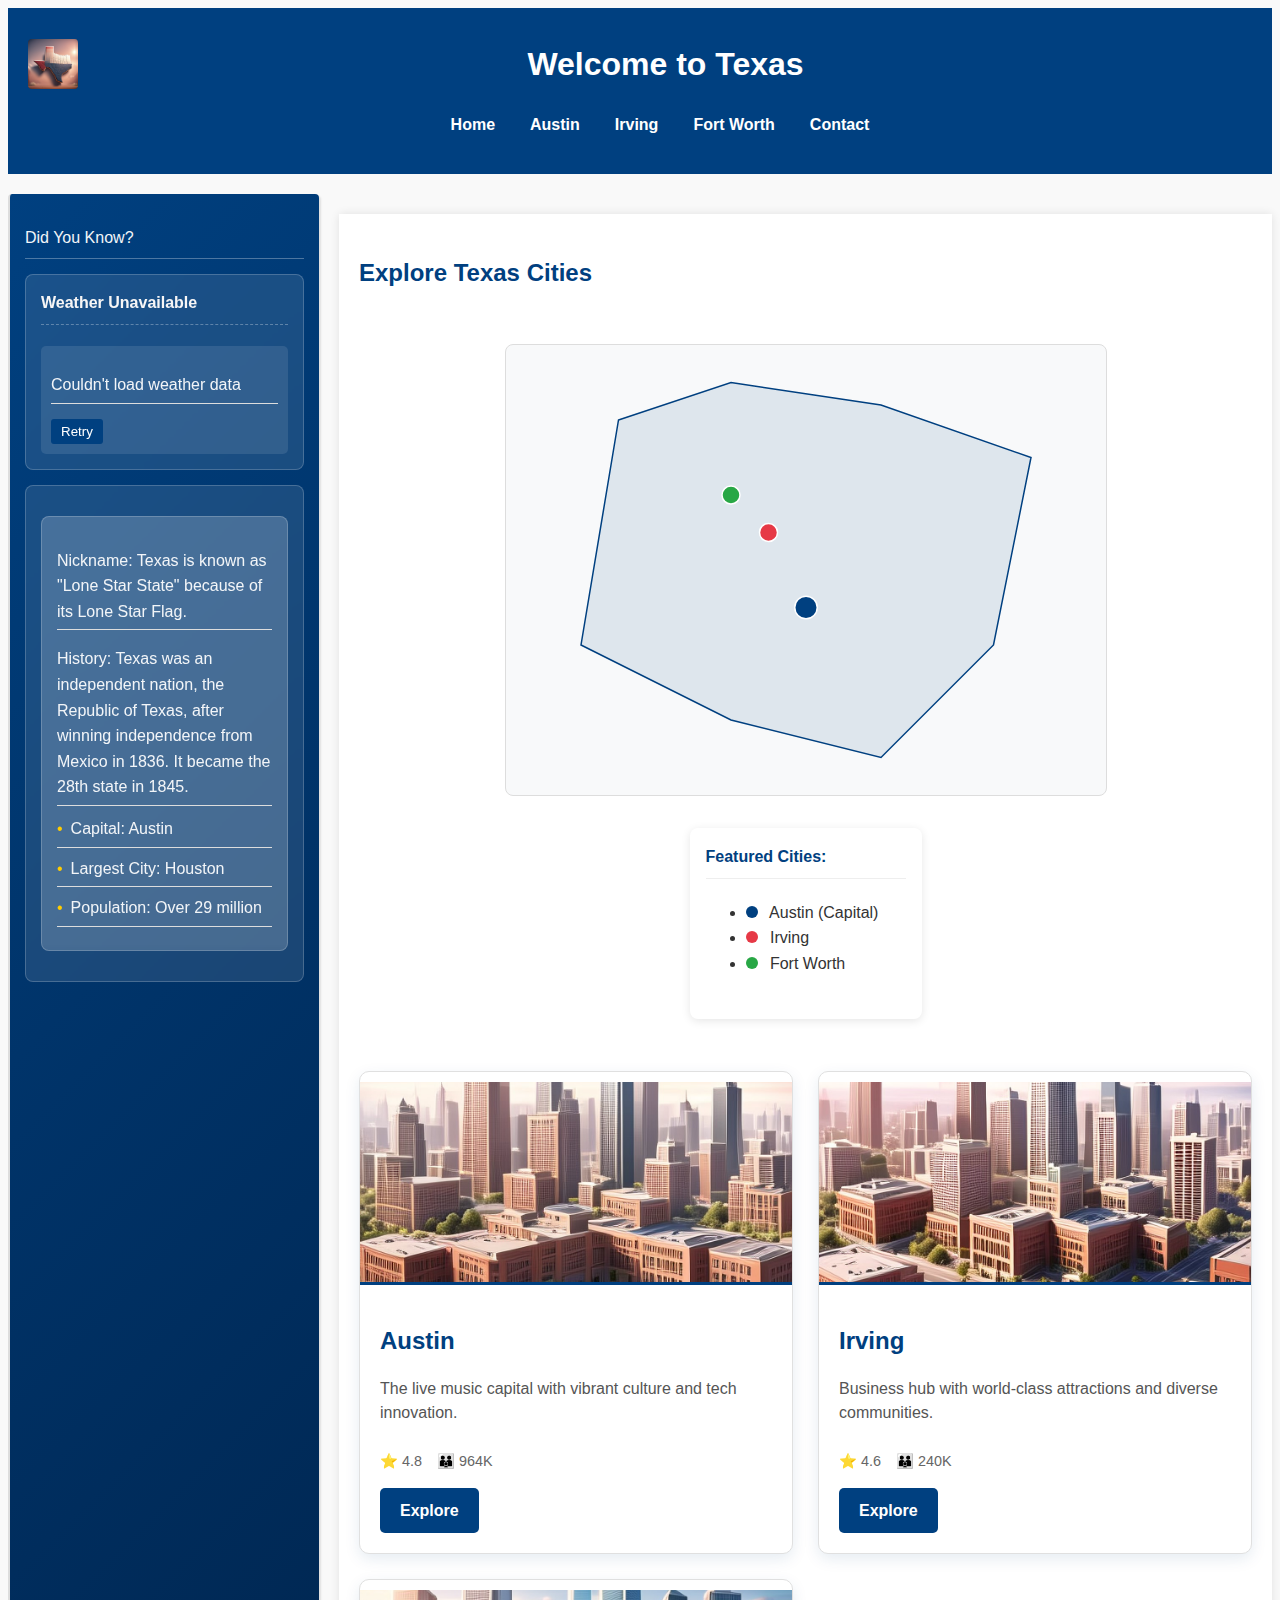
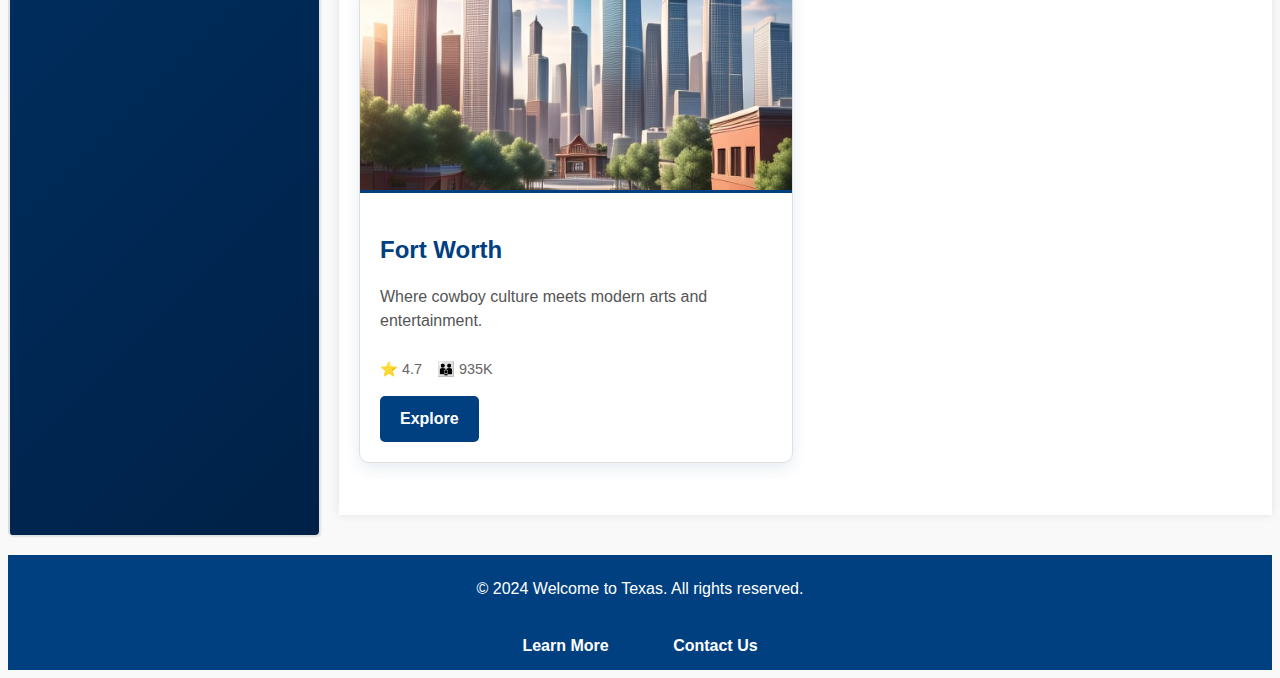
==== commit cc73f362: "Update index.html" ====
--- a/index.html
+++ b/index.html
@@ -144,8 +144,8 @@
         </footer>
     </div>
 
-    <script>
-      document.addEventListener('DOMContentLoaded', async () => {
+   <script>
+       document.addEventListener('DOMContentLoaded', async () => {
             const API_KEY = '161a8198e9ce488490662508250204';
             const weatherWidget = document.querySelector('.weather-widget');
             
@@ -161,12 +161,12 @@
                         </div>
                     </div>
                 `;
-        
+
                 const city = weatherWidget.dataset.city;
                 const response = await fetch(
                     `https://api.weatherapi.com/v1/current.json?key=${API_KEY}&q=${city},Texas&aqi=no`
                 );
-        
+
                 if (!response.ok) throw new Error(`API Error ${response.status}`);
                 
                 const data = await response.json();
@@ -181,7 +181,7 @@
                 
                 // Store for offline use
                 localStorage.setItem(`weather-${city}`, JSON.stringify(data));
-        
+
             } catch (error) {
                 console.error('Weather fetch failed:', error);
                 
@@ -194,7 +194,7 @@
                         <h4>Current Weather (Cached)</h4>
                         <div class="weather-content">
                             <img class="weather-icon" src="https:${data.current.condition.icon}" 
-                                 alt="${data.current.condition.text}">
+                                alt="${data.current.condition.text}">
                             <div class="weather-details">
                                 <span class="weather-temp">${Math.round(data.current.temp_f)}°F</span>
                                 <span class="weather-desc">${data.current.condition.text}</span>
@@ -212,21 +212,6 @@
                     `;
                 }
             }
-        });
-        // City Cards Interaction
-        document.querySelectorAll('.city-card').forEach(card => {
-            card.addEventListener('mouseenter', () => {
-                card.style.transform = 'translateY(-5px)';
-            });
-            
-            card.addEventListener('mouseleave', () => {
-                card.style.transform = '';
-            });
-
-            card.addEventListener('click', () => {
-                const city = card.getAttribute('data-city');
-                console.log(`Selected ${city}`);
-            });
         });
 
         // Interactive Map
--- a/styles.css
+++ b/styles.css
@@ -134,7 +134,7 @@
 aside a {
     font-size: 1rem;
     font-weight:lighter;
-    color: #004080; 
+    color: #f2f5f8; 
     margin-bottom: 10px;
     border-bottom: 1px solid #ddd;
     padding-bottom: 5px;
@@ -318,6 +318,29 @@
     color: rgba(246, 242, 242, 0.8);
     text-transform: capitalize;
   }
+
+.weather-warning {
+    color: #ffcc00;
+    font-size: 0.8em;
+    margin: 5px 0 0;
+}
+
+.weather-error {
+    color: #e63946;
+    padding: 10px;
+    background: rgba(255, 255, 255, 0.1);
+    border-radius: 5px;
+}
+
+.weather-error button {
+    background: #004080;
+    color: white;
+    border: none;
+    padding: 5px 10px;
+    margin-top: 5px;
+    border-radius: 3px;
+    cursor: pointer;
+}
   /* City Cards Grid */
 .city-cards {
     display: grid;
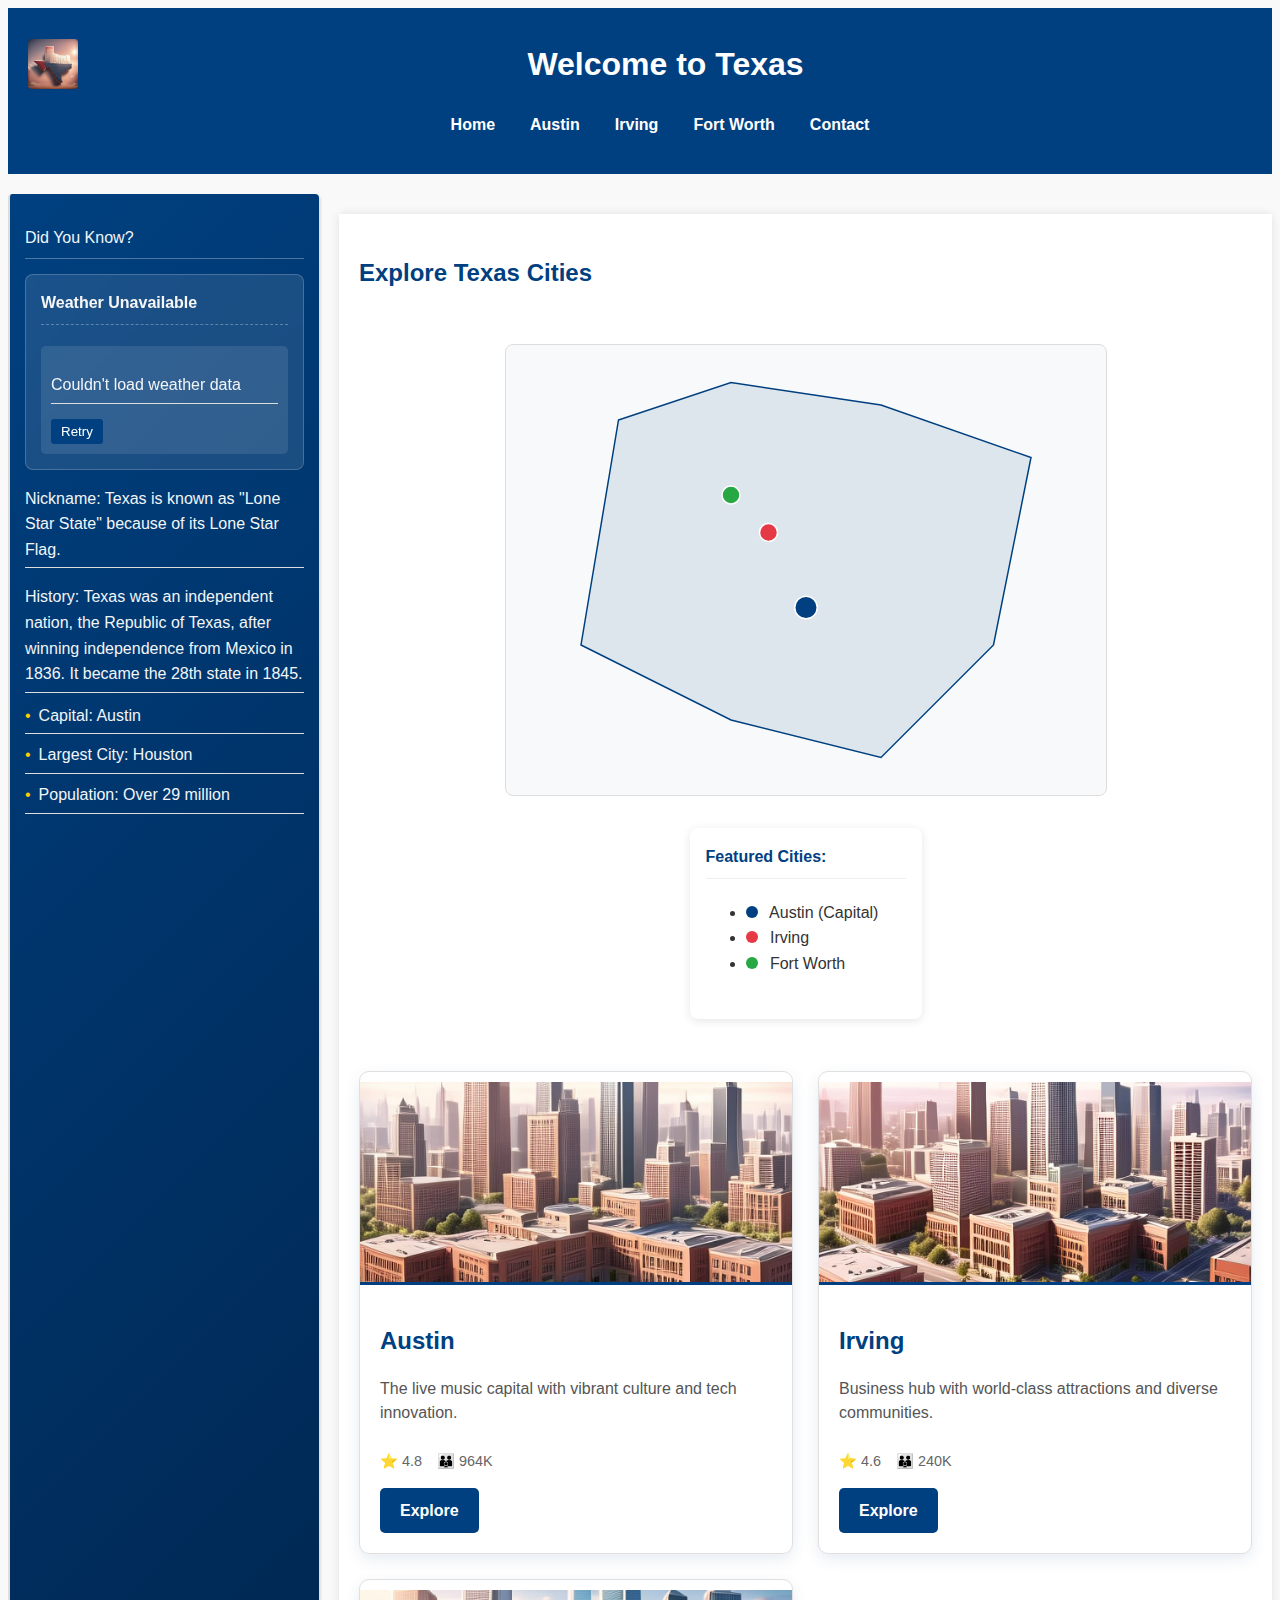
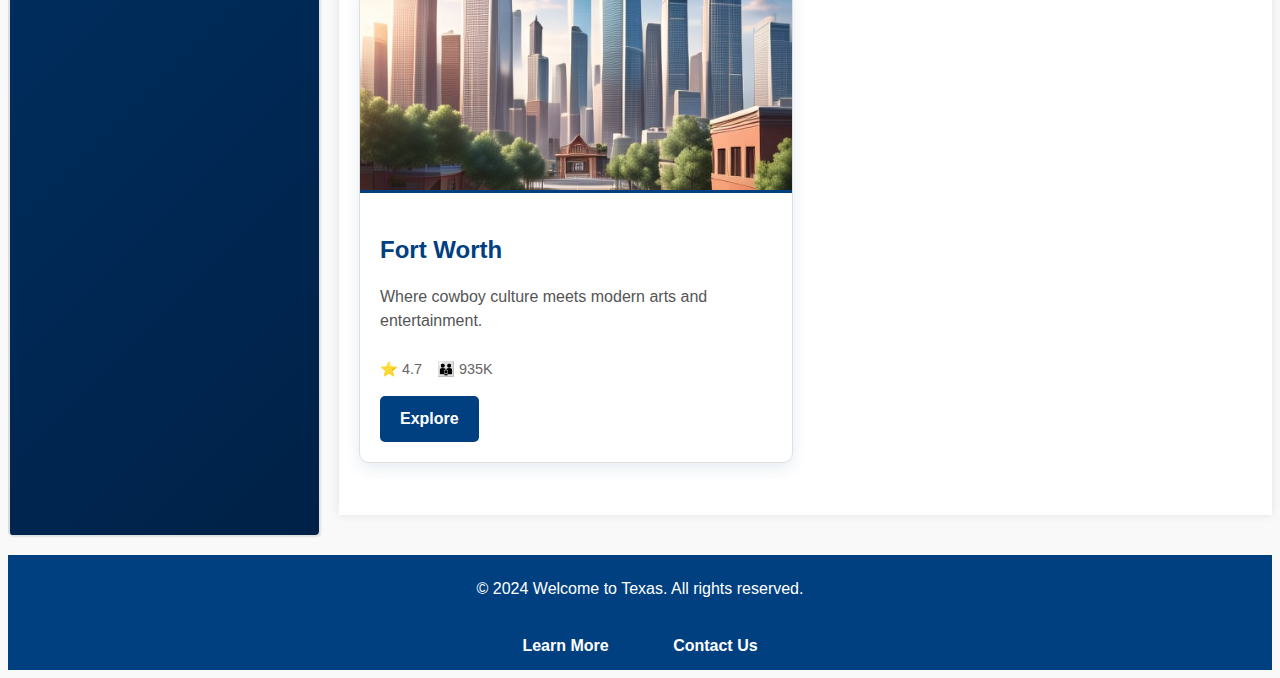
==== commit 75b94dcd: "Update index.html" ====
--- a/index.html
+++ b/index.html
@@ -26,7 +26,7 @@
         <aside>
             <h3>Did You Know?</h3>
              <!-- In capital.html -->
-             <div class="weather-widget" data-city="Austin">
+             <div class="weather-widget" data-city="Texas">
                 <h4>Current Weather</h4>
                 <div class="weather-content">
                 <img class="weather-icon" src="" alt="Weather icon">
@@ -36,12 +36,6 @@
                 </div>
                 </div>
             </div>
-            
-            <!-- In irving.html -->
-            <div class="weather-widget" data-city="Irving">
-            
-            <!-- In fortworth.html -->
-            <div class="weather-widget" data-city="Fort Worth">
             <p>Nickname: Texas is known as "Lone Star State" because of its Lone Star Flag.</p>
             <p>History: Texas was an independent nation, the Republic of Texas, after winning independence from Mexico in 1836. It became the 28th state in 1845.</p>
             <ul>
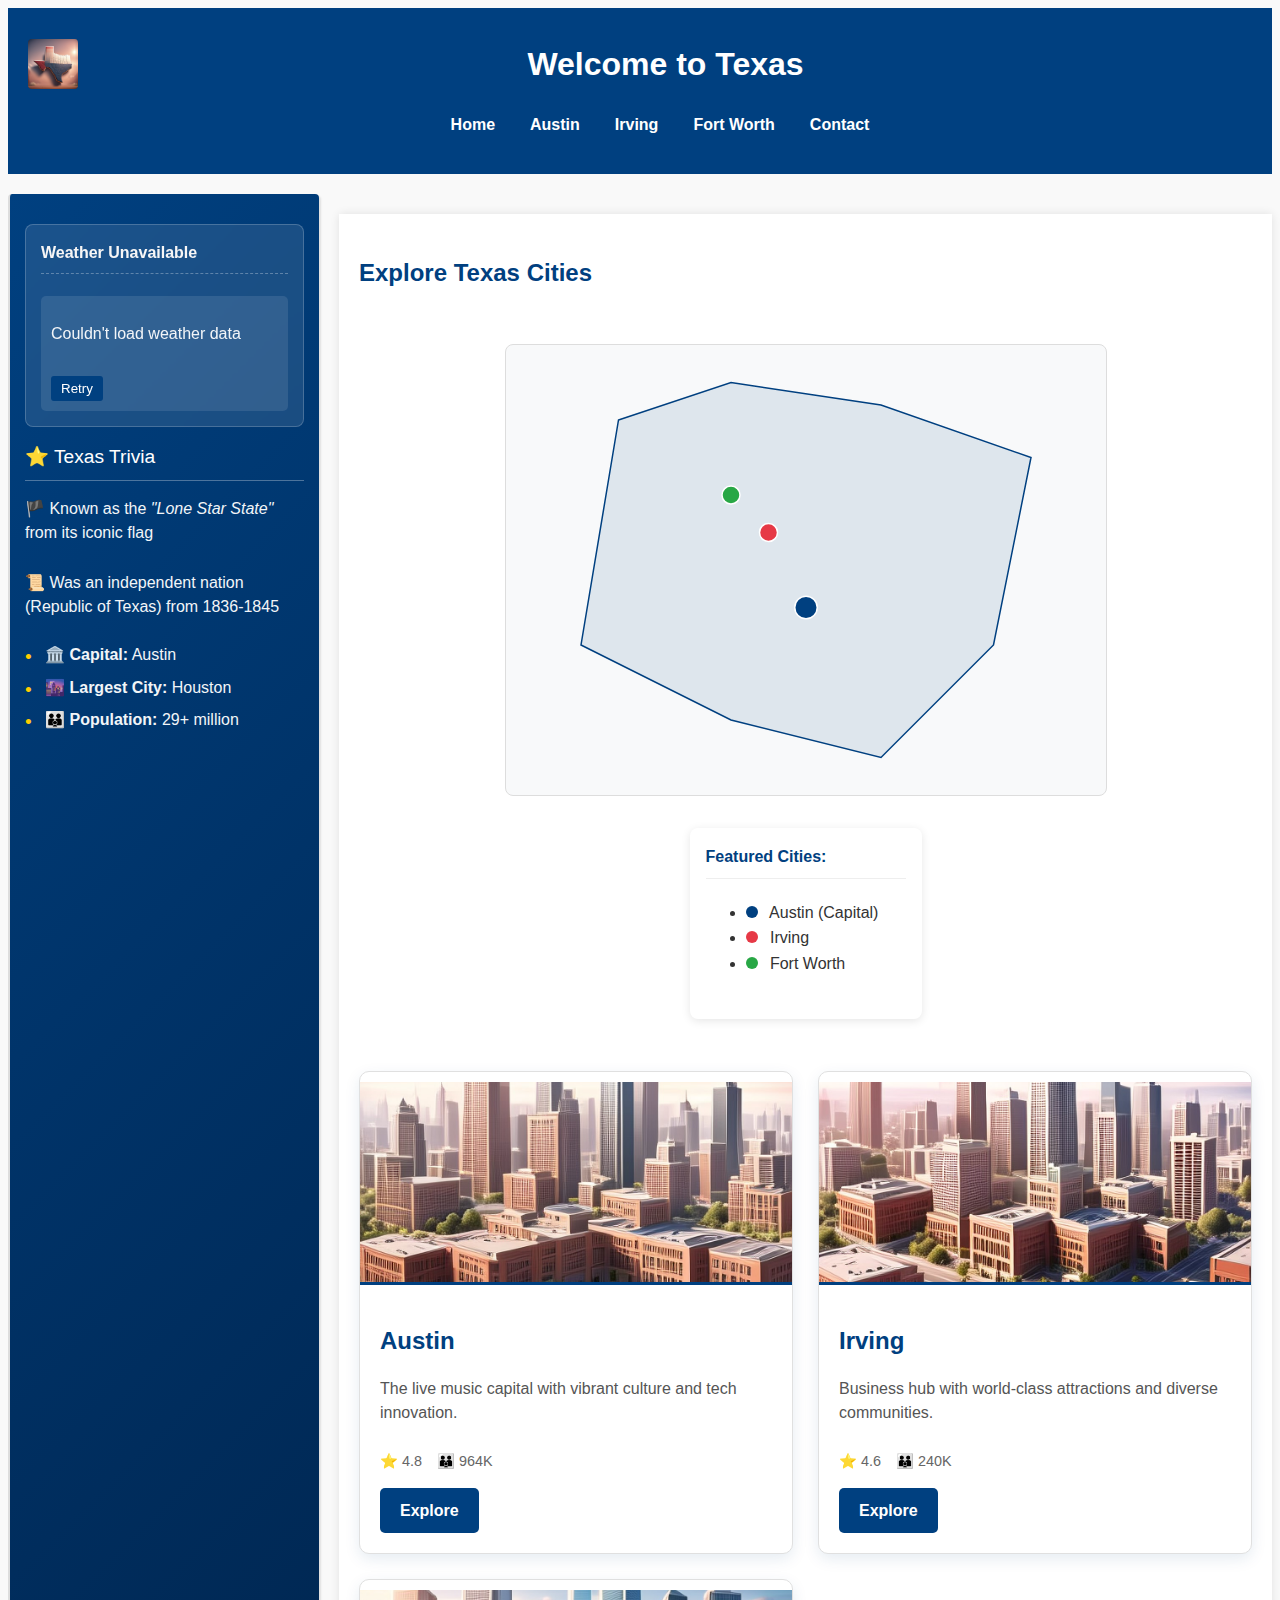
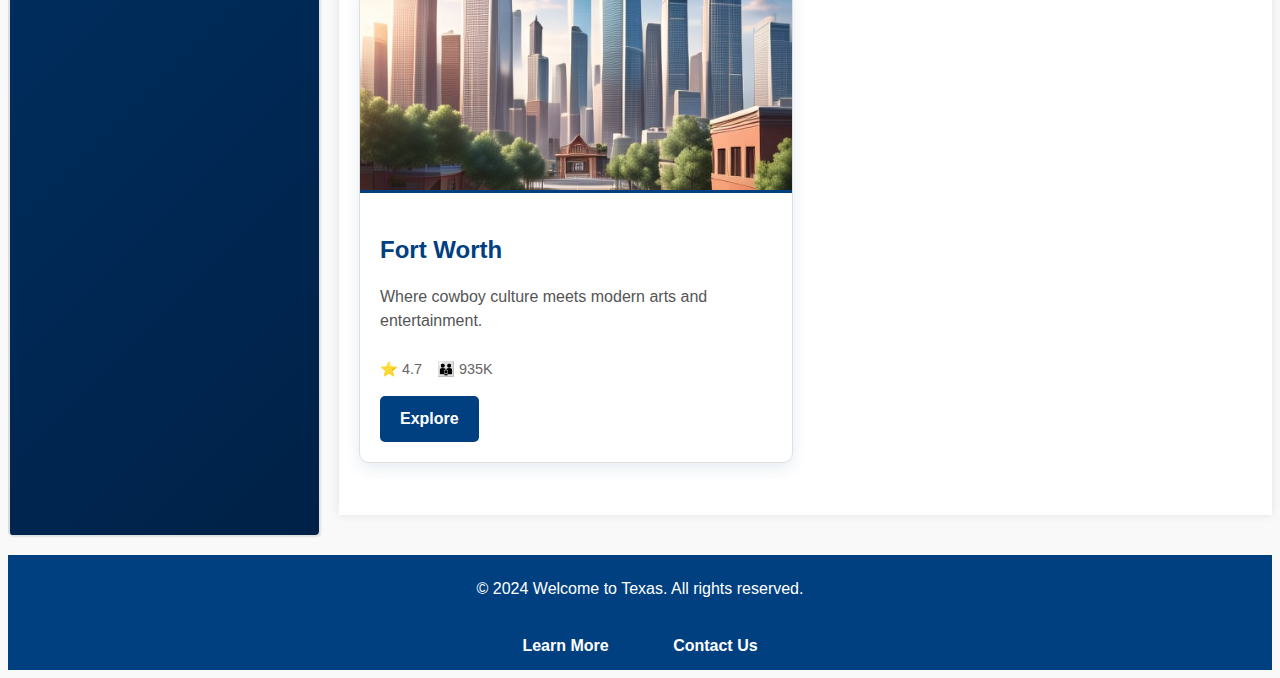
==== commit 8590dd49: "Update index.html" ====
--- a/index.html
+++ b/index.html
@@ -24,8 +24,6 @@
             </nav>
         </header>
         <aside>
-            <h3>Did You Know?</h3>
-             <!-- In capital.html -->
              <div class="weather-widget" data-city="Texas">
                 <h4>Current Weather</h4>
                 <div class="weather-content">
@@ -36,13 +34,17 @@
                 </div>
                 </div>
             </div>
-            <p>Nickname: Texas is known as "Lone Star State" because of its Lone Star Flag.</p>
-            <p>History: Texas was an independent nation, the Republic of Texas, after winning independence from Mexico in 1836. It became the 28th state in 1845.</p>
-            <ul>
-                <li><strong>Capital:</strong> Austin</li>
-                <li><strong>Largest City:</strong> Houston</li>
-                <li><strong>Population:</strong> Over 29 million</li>
-            </ul>
+            <h3>⭐ Texas Trivia</h3>
+            <div class="state-facts">
+                <p>🏴 Known as the <em>"Lone Star State"</em> from its iconic flag</p>
+                <p>📜 Was an independent nation (Republic of Texas) from 1836-1845</p>
+                
+                <ul class="key-facts">
+                    <li>🏛️ <strong>Capital:</strong> Austin</li>
+                    <li>🌆 <strong>Largest City:</strong> Houston</li>
+                    <li>👪 <strong>Population:</strong> 29+ million</li>
+                </ul>
+            </div>
         </aside>
         <main>
             <section>
--- a/styles.css
+++ b/styles.css
@@ -41,8 +41,8 @@
 }
 
 nav a:hover {
-    color: #f00;
-    background-color: #e0e0e0;
+    color: rgb(255, 255, 255);
+    background-color: #51a1e2;
     border-radius: 5px;
 }
 
@@ -108,7 +108,99 @@
     border: 2px solid rgba(0, 0, 0, 0.1);
 }
 
-.aside-image{
+/* ===== ASIDE SECTION - COMPLETE UPDATE ===== */
+aside {
+    flex: 1;
+    background: linear-gradient(135deg, #004080 0%, #002147 100%);
+    color: #f2f5f8;
+    padding: 15px;
+    margin: 0;
+    border-left: 2px solid #ddd;
+    box-shadow: 2px 2px 2px rgba(0, 0, 0, 0.1);
+    border-radius: 4px;
+    position: relative;
+}
+
+/* Headings */
+aside h3 {
+    font-size: 1.2rem;
+    font-weight: normal;
+    color: white;
+    margin: 0 0 15px 0;
+    padding-bottom: 8px;
+    border-bottom: 1px solid rgba(255, 255, 255, 0.3);
+}
+
+/* Text Elements */
+aside p {
+    font-size: 1rem;
+    line-height: 1.5;
+    margin-bottom: 15px;
+    color: #f2f5f8;
+}
+
+/* Lists */
+aside ul {
+    list-style: none;
+    padding: 0;
+    margin: 0 0 20px 0;
+}
+
+aside li {
+    position: relative;
+    padding-left: 20px;
+    margin-bottom: 10px;
+    font-size: 1rem;
+    line-height: 1.4;
+}
+
+/* Bullet Points */
+aside li::before {
+    content: "•";
+    color: #ffcc00;
+    position: absolute;
+    left: 0;
+    font-size: 1.2em;
+}
+
+/* Links - Global Styles */
+aside a {
+    text-decoration: none !important;
+    color: #f2f5f8;
+    font-weight: normal;
+    padding: 2px 4px;
+    border-radius: 3px;
+    transition: all 0.2s ease;
+}
+
+/* Link Hover Effects */
+aside a:hover {
+    color: #f00 !important;
+    background-color: #e0e0e0;
+    text-decoration: none !important;
+}
+
+/* Contact Info List - Special Treatment */
+aside ul:first-child li {
+    padding-left: 0;
+}
+
+aside ul:first-child li::before {
+    display: none;
+}
+
+aside ul:first-child strong {
+    font-weight: bold;
+    color: white;
+}
+
+/* Quick Links List */
+aside ul:last-child {
+    margin-bottom: 0;
+}
+
+/* Image Positioning */
+.aside-image {
     position: absolute;
     top: 500px;
     right: 10px;
@@ -117,64 +209,15 @@
     z-index: 10;
 }
 
-aside {
-    flex: 1;
-    background-color: #004080;
-    color: #004080;
-    padding: 15px;
-    margin: 0;
-    border-left: 2px solid #ddd;
-    box-shadow: 2px 2px 2px rgba(0, 0, 0, 0.1);
-    border-radius: 4px;
-    position: relative;
-}
-
-aside h3, aside p,
-aside li,
-aside a {
-    font-size: 1rem;
-    font-weight:lighter;
-    color: #f2f5f8; 
-    margin-bottom: 10px;
-    border-bottom: 1px solid #ddd;
-    padding-bottom: 5px;
-}
-
-aside ul {
-    list-style: none;
-    padding: 0;
-    margin: 0;
-}
-
-aside li {
-    margin-bottom: 8px;
-    font-size: 1em;
-}
-
-aside a:hover {
-    text-decoration: none;
-    color: #f00;
-    background-color: #e0e0e0;
-    border-radius: 5px;
-}
-
-aside {
-    background: linear-gradient(135deg, #004080 0%, #002147 100%);
-}
-
-aside h3 {
-    border-bottom: 1px solid rgba(255, 255, 255, 0.3);
-    padding-bottom: 8px;
-}
-
-aside ul {
-    list-style-type: none;
-    padding-left: 0;
-}
-  aside li::before {
-    content: "•";
-    color: #ffcc00;
-    margin-right: 8px;
+/* Responsive Adjustments */
+@media (max-width: 768px) {
+    .aside-image {
+        top: 300px;
+    }
+    
+    aside {
+        padding: 12px;
+    }
 }
 
 footer {
